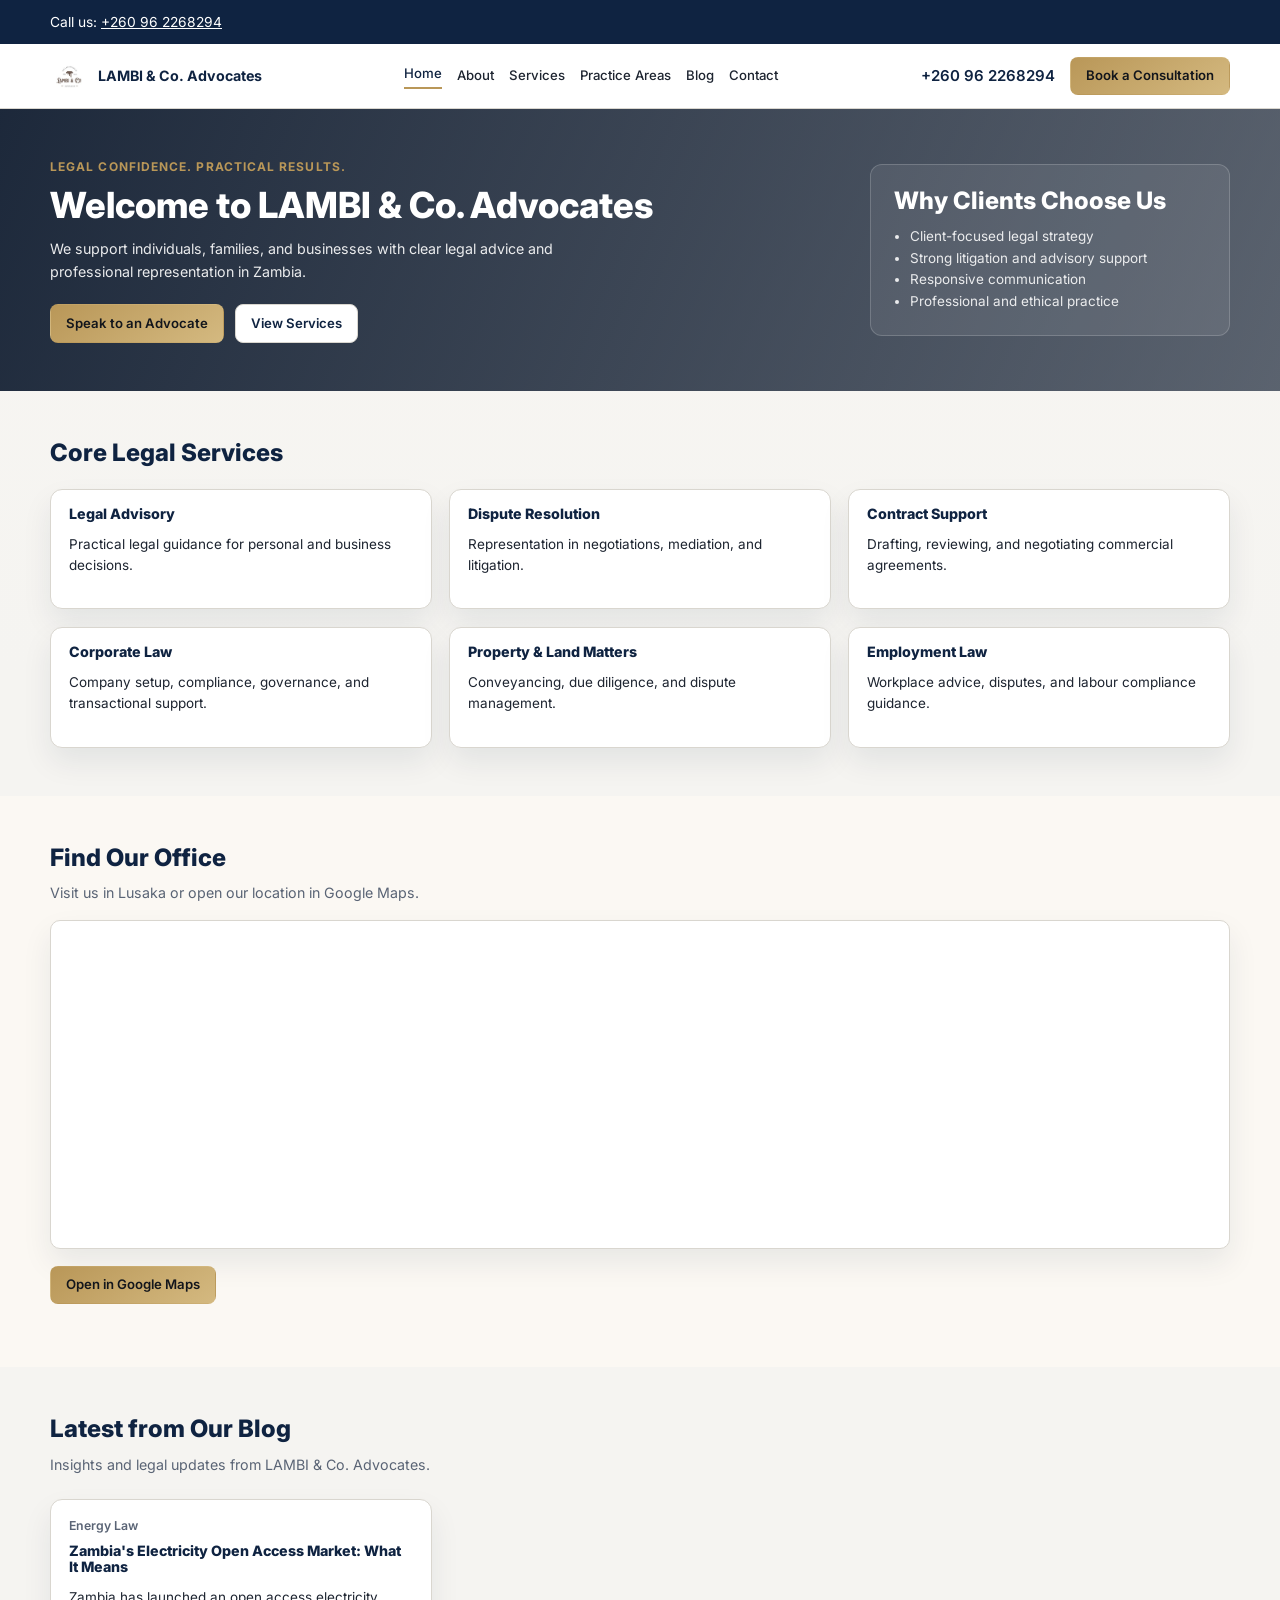
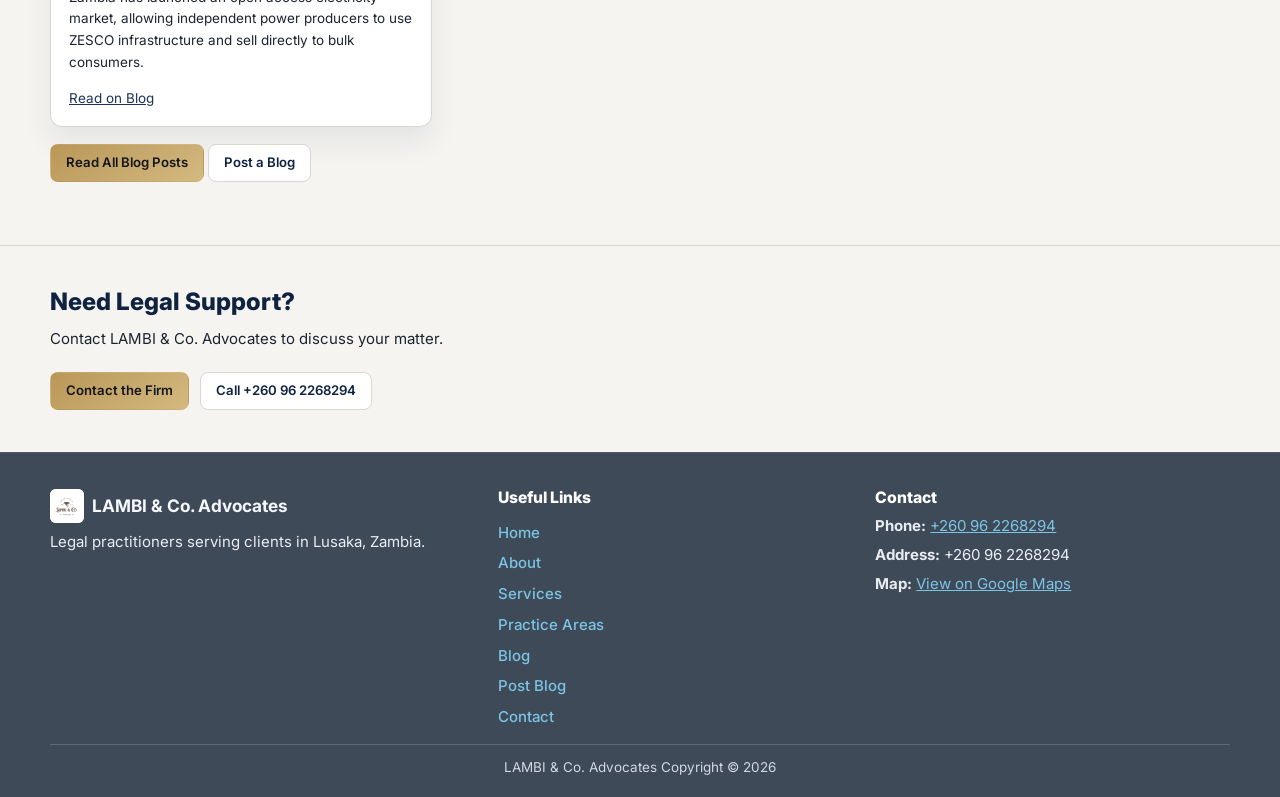
==== index.html @ b8048674 "Add blog publishing workflow and integrate firm logo. Made-with: Cursor" ====
<!doctype html>
<html lang="en">
<head>
  <meta charset="UTF-8">
  <meta name="viewport" content="width=device-width, initial-scale=1.0">
  <title>LAMBI &amp; Co. Advocates | Trusted Legal Services in Lusaka</title>
  <meta name="description" content="LAMBI & Co. Advocates provides legal advisory, dispute resolution, and representation services in Lusaka, Zambia.">
  <link rel="stylesheet" href="./styles.css">
</head>
<body>
  <a class="skip-link" href="#main-content">Skip to main content</a>

  <div class="top-contact-bar">
    <div class="container top-contact-inner">
      <p>Call us: <a href="tel:+260962268294">+260 96 2268294</a></p>
    </div>
  </div>

  <header class="site-header">
    <div class="container header-inner">
      <a href="./index.html" class="logo" aria-label="LAMBI and Co Advocates home">
        <img class="logo-mark" src="./assets/logo.png" alt="LAMBI and Co Advocates logo">
        <span>LAMBI &amp; Co. Advocates</span>
      </a>
      <button class="menu-toggle" aria-expanded="false" aria-controls="primary-nav">Menu</button>
      <nav class="primary-nav" id="primary-nav" aria-label="Primary">
        <a class="active" href="./index.html">Home</a>
        <a href="./about.html">About</a>
        <a href="./services.html">Services</a>
        <a href="./practice-areas.html">Practice Areas</a>
        <a href="./blog.html">Blog</a>
        <a href="./contact.html">Contact</a>
      </nav>
      <div class="header-actions">
        <a class="phone-link" href="tel:+260962268294">+260 96 2268294</a>
        <a class="btn btn-primary" href="./contact.html#contact-form-panel">Book a Consultation</a>
      </div>
    </div>
  </header>

  <main id="main-content">
    <section class="hero section">
      <div class="container hero-grid">
        <div>
          <p class="eyebrow">Legal Confidence. Practical Results.</p>
          <h1>Welcome to LAMBI &amp; Co. Advocates</h1>
          <p class="hero-support">We support individuals, families, and businesses with clear legal advice and professional representation in Zambia.</p>
          <div class="hero-cta-group">
            <a class="btn btn-primary" href="./contact.html#contact-form-panel">Speak to an Advocate</a>
            <a class="btn btn-secondary" href="./services.html">View Services</a>
          </div>
        </div>
        <aside class="hero-card">
          <h2>Why Clients Choose Us</h2>
          <ul class="feature-list">
            <li>Client-focused legal strategy</li>
            <li>Strong litigation and advisory support</li>
            <li>Responsive communication</li>
            <li>Professional and ethical practice</li>
          </ul>
        </aside>
      </div>
    </section>

    <section class="section">
      <div class="container">
        <h2>Core Legal Services</h2>
        <div class="card-grid">
          <article class="info-card">
            <h3>Legal Advisory</h3>
            <p>Practical legal guidance for personal and business decisions.</p>
          </article>
          <article class="info-card">
            <h3>Dispute Resolution</h3>
            <p>Representation in negotiations, mediation, and litigation.</p>
          </article>
          <article class="info-card">
            <h3>Contract Support</h3>
            <p>Drafting, reviewing, and negotiating commercial agreements.</p>
          </article>
          <article class="info-card">
            <h3>Corporate Law</h3>
            <p>Company setup, compliance, governance, and transactional support.</p>
          </article>
          <article class="info-card">
            <h3>Property &amp; Land Matters</h3>
            <p>Conveyancing, due diligence, and dispute management.</p>
          </article>
          <article class="info-card">
            <h3>Employment Law</h3>
            <p>Workplace advice, disputes, and labour compliance guidance.</p>
          </article>
        </div>
      </div>
    </section>

    <section class="section section-muted">
      <div class="container">
        <h2>Find Our Office</h2>
        <p class="hero-support">Visit us in Lusaka or open our location in Google Maps.</p>
        <div class="map-frame">
          <iframe
            title="LAMBI and Co Advocates location map"
            src="https://www.google.com/maps?q=-15.4180684,28.3033376&z=17&output=embed"
            loading="lazy"
            referrerpolicy="no-referrer-when-downgrade"
            allowfullscreen></iframe>
        </div>
        <p class="section-cta-inline">
          <a class="btn btn-primary" href="https://www.google.com/maps/place/LAMBI+%26+Co.+Advocates/@-15.4180684,28.3033376,17z/data=!3m1!4b1!4m6!3m5!1s0x19408dc8426f4c6d:0x7b65775eb49b976f!8m2!3d-15.4180684!4d28.3033376!16s%2Fg%2F11yhk8x7yf" target="_blank" rel="noopener noreferrer">Open in Google Maps</a>
        </p>
      </div>
    </section>

    <section class="section">
      <div class="container">
        <h2>Latest from Our Blog</h2>
        <p class="hero-support">Insights and legal updates from LAMBI &amp; Co. Advocates.</p>
        <div id="home-blog-preview" class="card-grid"></div>
        <p class="section-cta-inline">
          <a class="btn btn-primary" href="./blog.html">Read All Blog Posts</a>
          <a class="btn btn-secondary" href="./post-blog.html">Post a Blog</a>
        </p>
      </div>
    </section>

    <section class="section final-cta">
      <div class="container final-cta-inner">
        <h2>Need Legal Support?</h2>
        <p>Contact LAMBI &amp; Co. Advocates to discuss your matter.</p>
        <div class="hero-cta-group">
          <a class="btn btn-primary" href="./contact.html#contact-form-panel">Contact the Firm</a>
          <a class="btn btn-secondary" href="tel:+260962268294">Call +260 96 2268294</a>
        </div>
      </div>
    </section>
  </main>

  <footer class="site-footer">
    <div class="container footer-grid">
      <div class="footer-brand">
        <a href="./index.html" class="logo">
          <img class="logo-mark" src="./assets/logo.png" alt="LAMBI and Co Advocates logo">
          <span>LAMBI &amp; Co. Advocates</span>
        </a>
        <p>Legal practitioners serving clients in Lusaka, Zambia.</p>
      </div>
      <nav class="footer-links" aria-label="Useful links">
        <h3 class="footer-title">Useful Links</h3>
        <a href="./index.html">Home</a>
        <a href="./about.html">About</a>
        <a href="./services.html">Services</a>
        <a href="./practice-areas.html">Practice Areas</a>
        <a href="./blog.html">Blog</a>
        <a href="./post-blog.html">Post Blog</a>
        <a href="./contact.html">Contact</a>
      </nav>
      <div>
        <h3 class="footer-title">Contact</h3>
        <p class="footer-contact-item"><strong>Phone:</strong> <a href="tel:+260962268294">+260 96 2268294</a></p>
        <p class="footer-contact-item"><strong>Address:</strong> +260 96 2268294</p>
        <p class="footer-contact-item"><strong>Map:</strong> <a href="https://www.google.com/maps/place/LAMBI+%26+Co.+Advocates/@-15.4180684,28.3033376,17z/data=!3m1!4b1!4m6!3m5!1s0x19408dc8426f4c6d:0x7b65775eb49b976f!8m2!3d-15.4180684!4d28.3033376!16s%2Fg%2F11yhk8x7yf" target="_blank" rel="noopener noreferrer">View on Google Maps</a></p>
      </div>
    </div>
    <div class="container footer-bottom">
      <p class="disclaimer">LAMBI &amp; Co. Advocates Copyright &copy; 2026</p>
    </div>
  </footer>

  <script src="./blog.js"></script>
  <script src="./site.js"></script>
</body>
</html>
---- styles.css ----
@import url("https://fonts.googleapis.com/css2?family=Inter:wght@400;500;600;700;800&display=swap");

:root {
  --bg: #f5f4f1;
  --surface: #ffffff;
  --surface-muted: #fbf8f3;
  --text: #1d2430;
  --text-muted: #5a6475;
  --border: #d9d6cf;
  --brand: #0f2341;
  --brand-soft: #1d3459;
  --gold: #b99758;
  --gold-soft: #d4b980;
  --radius: 12px;
  --shadow: 0 14px 30px rgba(15, 35, 65, 0.08);
}

*,
*::before,
*::after {
  box-sizing: border-box;
}

html {
  scroll-behavior: smooth;
  font-size: 15px;
}

body {
  margin: 0;
  font-family: "Inter", "Segoe UI", Tahoma, Geneva, Verdana, sans-serif;
  color: var(--text);
  background: linear-gradient(180deg, #f8f6f2 0%, var(--bg) 28%);
  line-height: 1.6;
}

.container {
  width: min(1180px, 94%);
  margin-inline: auto;
}

.skip-link {
  position: absolute;
  left: -9999px;
  top: 0;
}

.skip-link:focus {
  left: 1rem;
  top: 1rem;
  background: #fff;
  color: var(--brand);
  border: 1px solid var(--brand);
  border-radius: 8px;
  padding: 0.55rem 0.8rem;
}

a {
  color: var(--brand-soft);
}

a:focus-visible,
button:focus-visible,
input:focus-visible,
textarea:focus-visible {
  outline: 2px solid var(--gold);
  outline-offset: 2px;
}

.top-contact-bar {
  background: var(--brand);
  color: #fff;
  font-size: 0.92rem;
}

.top-contact-inner {
  min-height: 44px;
  display: flex;
  align-items: center;
}

.top-contact-inner p {
  margin: 0;
}

.top-contact-inner a {
  color: #fff;
}

.site-header {
  position: sticky;
  top: 0;
  z-index: 10;
  background: rgba(255, 255, 255, 0.96);
  backdrop-filter: blur(8px);
  border-bottom: 1px solid var(--border);
}

.header-inner {
  display: flex;
  align-items: center;
  justify-content: space-between;
  gap: 1rem;
  min-height: 64px;
}

.logo {
  display: inline-flex;
  align-items: center;
  gap: 0.5rem;
  text-decoration: none;
  color: var(--brand);
  font-weight: 700;
  font-size: 0.95rem;
}

.logo-mark {
  width: 40px;
  height: 40px;
  object-fit: contain;
  border-radius: 6px;
  background: #fff;
  flex: 0 0 auto;
}

.primary-nav {
  display: none;
  gap: 1rem;
  font-size: 0.88rem;
}

.primary-nav a,
.footer-links a {
  text-decoration: none;
  color: var(--text);
  font-weight: 500;
}

.primary-nav a.active {
  color: var(--brand);
  border-bottom: 2px solid var(--gold);
  padding-bottom: 0.2rem;
}

.menu-toggle {
  border: 1px solid var(--border);
  background: #fff;
  color: var(--text);
  padding: 0.55rem 0.82rem;
  border-radius: 8px;
}

.header-actions {
  display: none;
  align-items: center;
  gap: 1rem;
}

.phone-link {
  color: var(--brand);
  text-decoration: none;
  font-weight: 600;
  white-space: nowrap;
}

.btn {
  display: inline-flex;
  justify-content: center;
  align-items: center;
  min-height: 38px;
  padding: 0.5rem 1rem;
  border-radius: 8px;
  text-decoration: none;
  font-weight: 600;
  font-size: 0.88rem;
  border: 1px solid transparent;
  cursor: pointer;
  transition: 180ms ease;
}

.btn-primary {
  background: linear-gradient(145deg, var(--gold), var(--gold-soft));
  color: #13161c;
}

.btn-secondary {
  background: #fff;
  color: var(--brand);
  border-color: var(--border);
}

.btn-primary:hover,
.btn-secondary:hover {
  transform: translateY(-1px);
}

.section {
  padding: 3.2rem 0;
}

.section-muted {
  background: var(--surface-muted);
}

h1,
h2,
h3 {
  margin: 0 0 0.75rem;
  line-height: 1.15;
  font-weight: 800;
  color: var(--brand);
}

h1 {
  font-size: clamp(1.7rem, 3.5vw, 2.4rem);
}

h2 {
  font-size: clamp(1.15rem, 2.2vw, 1.6rem);
}

h3 {
  font-size: 0.95rem;
}

p {
  margin: 0 0 1rem;
}

.eyebrow {
  color: var(--gold);
  text-transform: uppercase;
  letter-spacing: 0.09em;
  font-size: 0.8rem;
  font-weight: 700;
  margin-bottom: 0.6rem;
}

.hero {
  background: linear-gradient(112deg, rgba(10, 23, 43, 0.92), rgba(10, 23, 43, 0.66));
  color: #f8f6f2;
}

.hero h1,
.hero h2,
.hero h3 {
  color: #fff;
}

.hero-support {
  color: var(--text-muted);
  max-width: 60ch;
  font-size: 0.95rem;
}

.hero .hero-support {
  color: rgba(255, 255, 255, 0.9);
}

.hero-grid {
  display: grid;
  grid-template-columns: 1fr;
  gap: 1.4rem;
  align-items: center;
}

.hero-card,
.info-card,
.contact-panel {
  background: var(--surface);
  border: 1px solid var(--border);
  border-radius: var(--radius);
  box-shadow: var(--shadow);
}

.hero-card {
  padding: 1.5rem;
  background: rgba(255, 255, 255, 0.08);
  border-color: rgba(255, 255, 255, 0.18);
  box-shadow: none;
}

.hero-card h2 {
  color: #fff;
}

.feature-list {
  margin: 0.5rem 0 0;
  padding-left: 1.1rem;
  color: rgba(255, 255, 255, 0.88);
  font-size: 0.9rem;
}

.hero-cta-group {
  display: flex;
  flex-wrap: wrap;
  gap: 0.75rem;
  margin-top: 1.4rem;
}

.card-grid {
  margin-top: 1.5rem;
  display: grid;
  grid-template-columns: 1fr;
  gap: 1.15rem;
}

.info-card {
  padding: 1.1rem 1.2rem;
  font-size: 0.9rem;
}

.blog-toolbar {
  display: flex;
  flex-wrap: wrap;
  gap: 0.75rem;
  margin-bottom: 1rem;
}

.blog-grid {
  display: grid;
  grid-template-columns: 1fr;
  gap: 1rem;
}

.blog-card {
  background: #fff;
  border: 1px solid var(--border);
  border-radius: var(--radius);
  box-shadow: var(--shadow);
  overflow: hidden;
}

.blog-card-content {
  padding: 1rem 1.1rem;
}

.blog-meta {
  font-size: 0.82rem;
  color: var(--text-muted);
  font-weight: 600;
  margin-bottom: 0.45rem;
}

.blog-card-image {
  width: 100%;
  max-height: 320px;
  object-fit: cover;
}

.blog-details summary {
  cursor: pointer;
  color: var(--brand-soft);
  font-weight: 600;
  margin-bottom: 0.6rem;
}

.form-status {
  margin-top: 0.6rem;
  font-size: 0.9rem;
  color: var(--brand-soft);
  font-weight: 600;
}

.page-hero {
  padding-top: 2.4rem;
  padding-bottom: 2rem;
  background: linear-gradient(180deg, #fbf8f3 0%, #f5f4f1 100%);
}

.steps-list {
  margin: 1rem 0 0;
  padding-left: 1.2rem;
  max-width: 70ch;
}

.steps-list li {
  margin-bottom: 0.7rem;
}

.contact-grid {
  display: grid;
  grid-template-columns: 1fr;
  gap: 1.4rem;
}

.contact-panel {
  padding: 1.45rem;
}

.contact-form {
  display: grid;
  gap: 0.62rem;
}

.contact-form label {
  font-weight: 600;
}

.contact-form input,
.contact-form textarea {
  width: 100%;
  border: 1px solid var(--border);
  border-radius: 10px;
  padding: 0.7rem 0.75rem;
  font: inherit;
}

.map-frame {
  margin-top: 1rem;
  border: 1px solid var(--border);
  border-radius: 10px;
  overflow: hidden;
  box-shadow: var(--shadow);
  background: #fff;
}

.map-frame iframe {
  width: 100%;
  min-height: 320px;
  border: 0;
}

.section-cta-inline {
  margin-top: 1.1rem;
}

.final-cta {
  border-top: 1px solid var(--border);
  padding-top: 2.8rem;
  padding-bottom: 2.8rem;
}

.site-footer {
  border-top: 1px solid #4e5b6b;
  background: #3f4a58;
  color: #e8edf3;
  padding: 2.4rem 0 1.2rem;
}

.footer-grid {
  display: grid;
  gap: 1.5rem;
  grid-template-columns: 1fr;
}

.footer-links {
  display: flex;
  flex-direction: column;
  gap: 0.45rem;
}

.site-footer .logo {
  color: #f5f8fc;
  font-size: 1.15rem;
}

.site-footer .logo-mark {
  width: 34px;
  height: 34px;
}

.footer-title {
  color: #fff;
  margin-bottom: 0.45rem;
  font-size: 1.05rem;
}

.footer-contact-item {
  margin-bottom: 0.35rem;
}

.site-footer a {
  color: #7bc4e4;
}

.footer-bottom {
  border-top: 1px solid #5b6979;
  margin-top: 1rem;
  padding-top: 0.8rem;
  text-align: center;
}

.disclaimer {
  margin: 0;
  color: #d0d8e2;
  font-size: 0.9rem;
}

.primary-nav.nav-open {
  display: flex;
  flex-direction: column;
  position: absolute;
  left: 3%;
  right: 3%;
  top: 84px;
  background: #fff;
  border: 1px solid var(--border);
  border-radius: var(--radius);
  padding: 0.85rem;
  box-shadow: var(--shadow);
}

@media (min-width: 760px) {
  .menu-toggle {
    display: none;
  }

  .primary-nav {
    display: flex;
    align-items: center;
  }

  .header-actions {
    display: flex;
  }

  .hero-grid {
    grid-template-columns: 1fr 360px;
    gap: 2.4rem;
  }

  .card-grid {
    grid-template-columns: repeat(2, minmax(0, 1fr));
  }

  .contact-grid {
    grid-template-columns: 1fr 1.05fr;
  }

  .blog-grid {
    grid-template-columns: repeat(2, minmax(0, 1fr));
  }

  .footer-grid {
    grid-template-columns: 1.2fr 1fr 1fr;
  }
}

@media (min-width: 1024px) {
  .card-grid {
    grid-template-columns: repeat(3, minmax(0, 1fr));
  }

  .blog-grid {
    grid-template-columns: repeat(3, minmax(0, 1fr));
  }
}
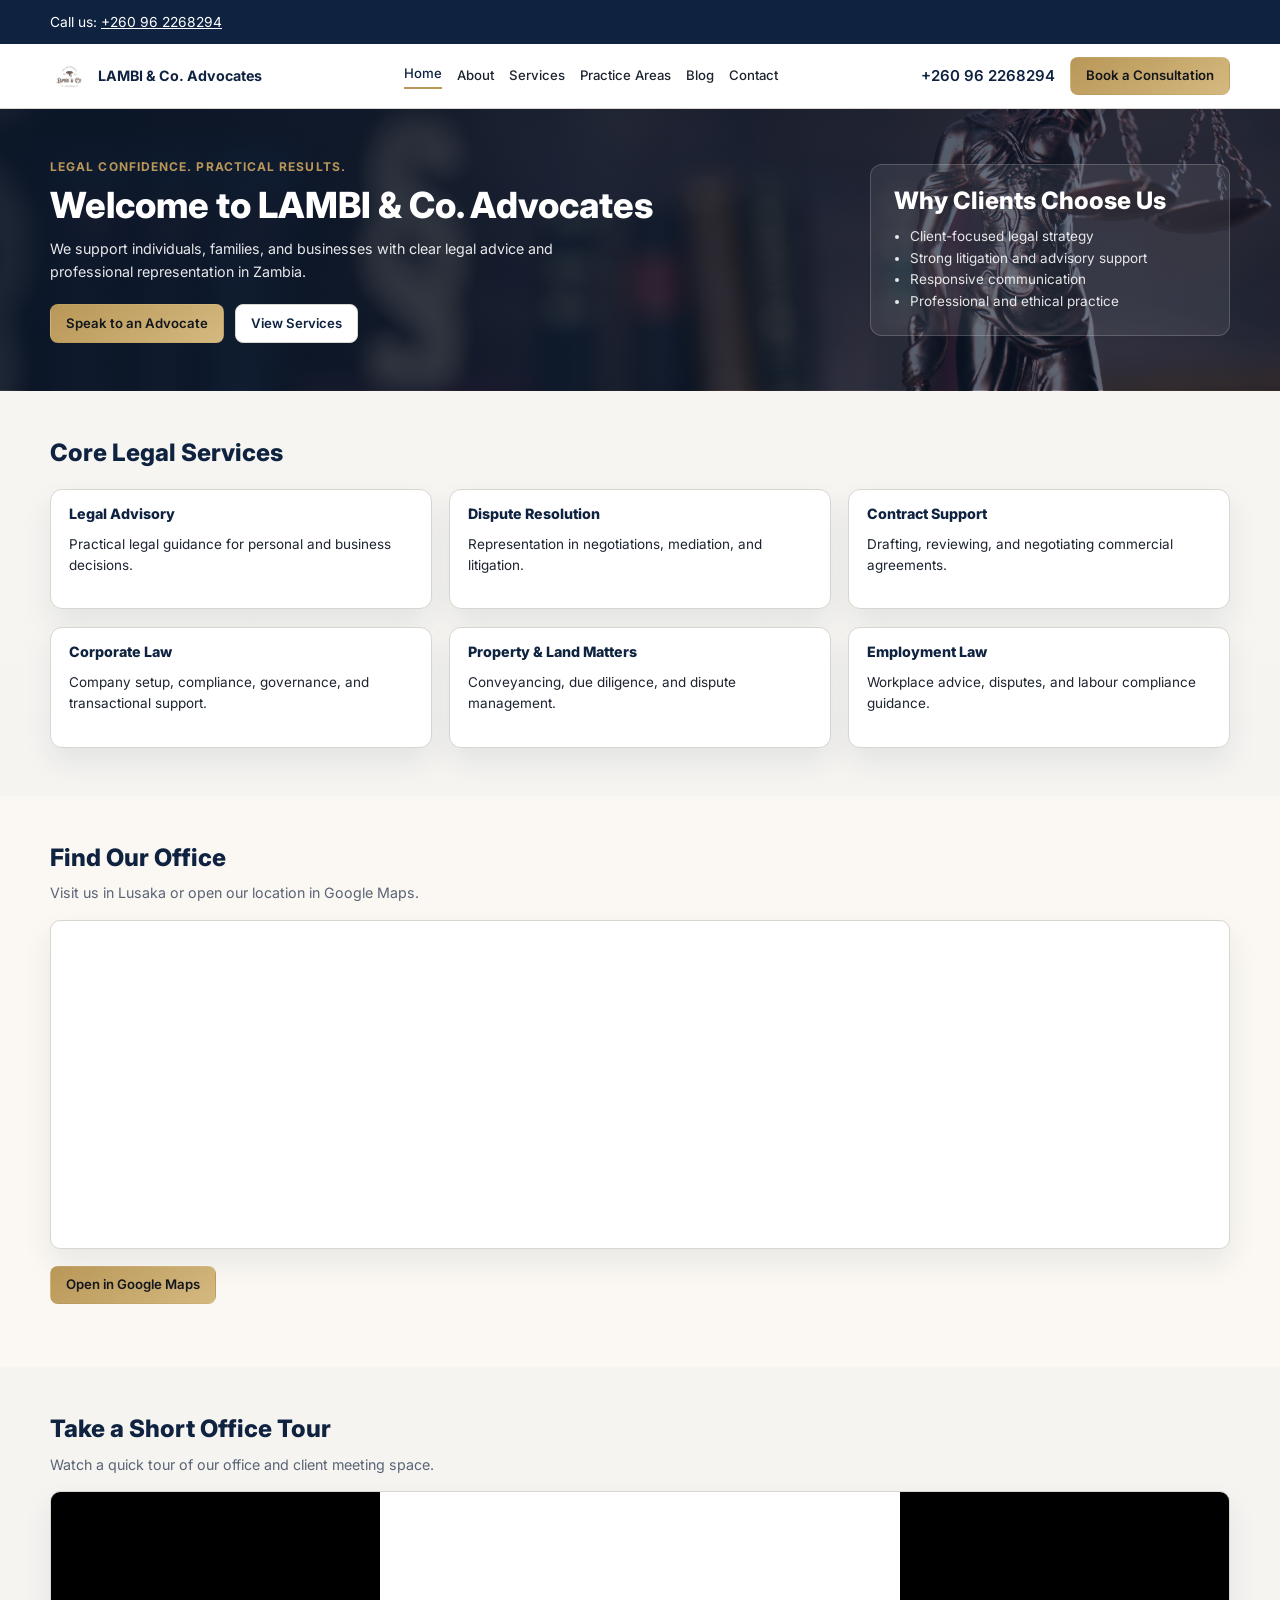
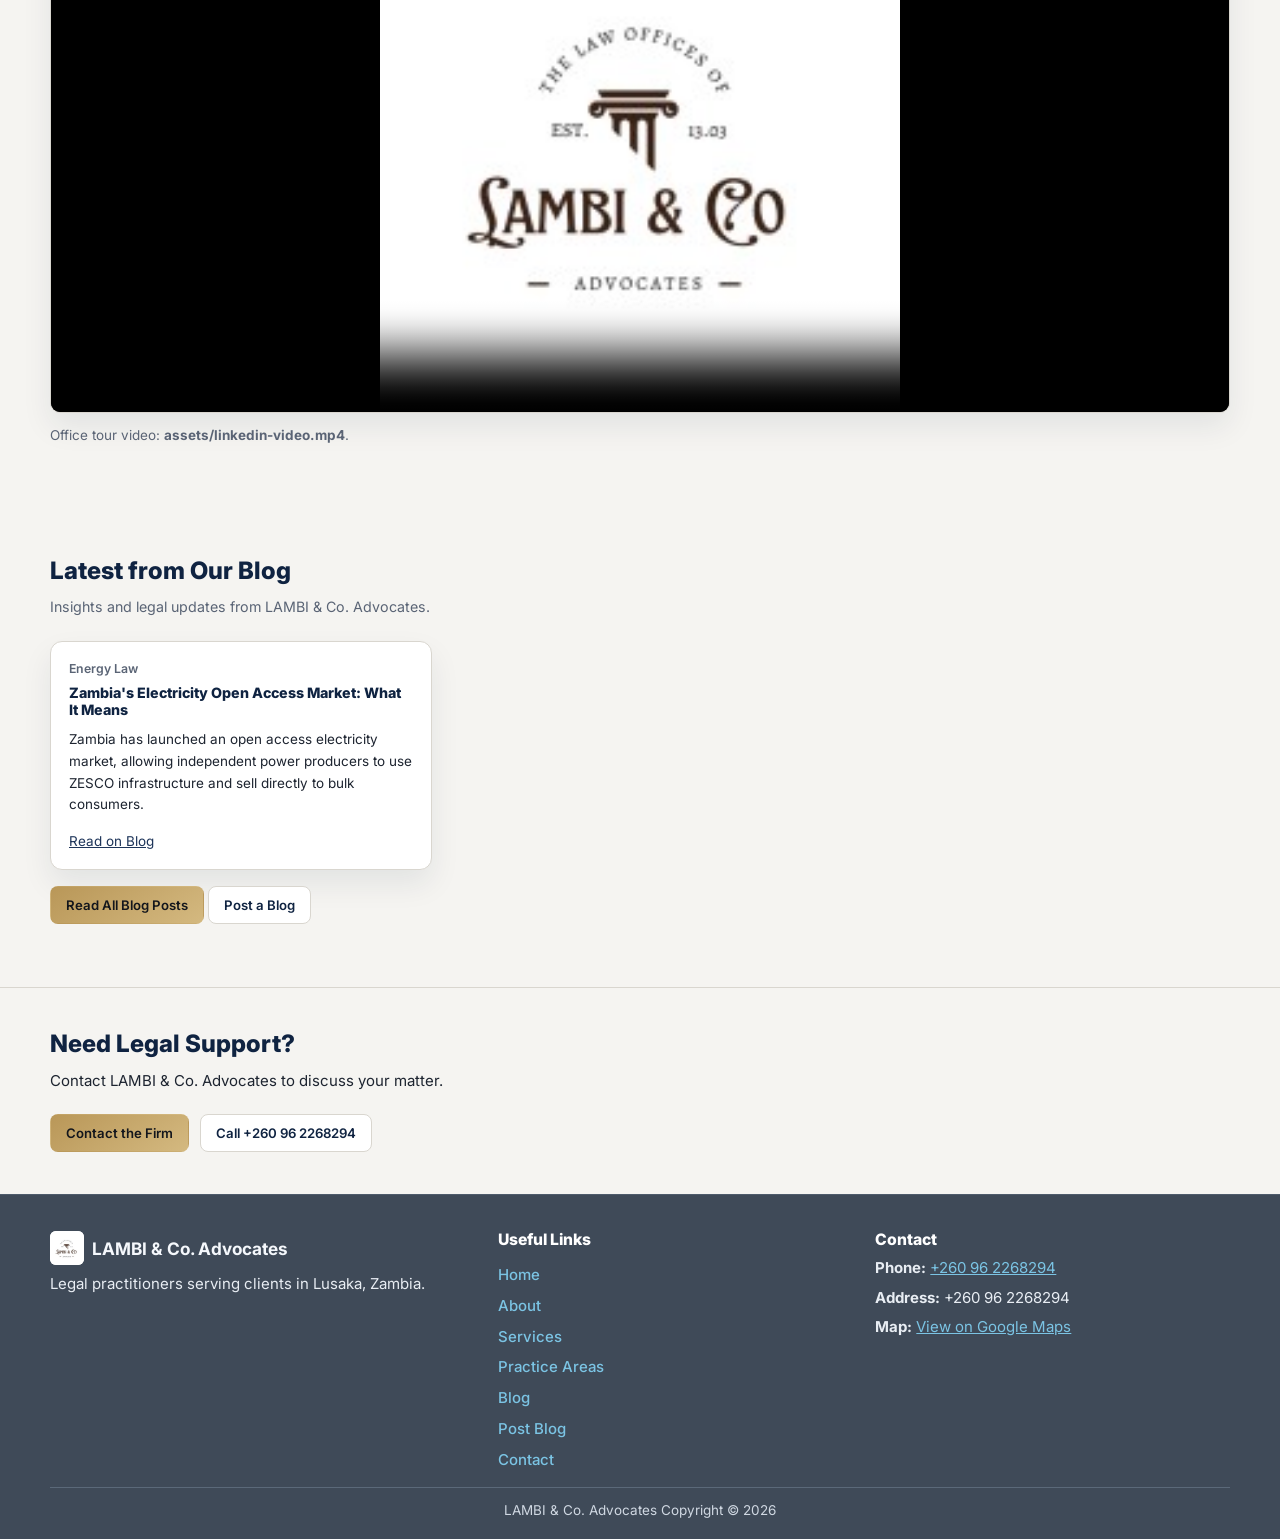
==== commit 180d2a8e: "Add office tour video and hero background media. Made-with: Cursor" ====
--- a/index.html
+++ b/index.html
@@ -112,6 +112,20 @@
       </div>
     </section>
 
+    <section class="section" id="office-tour">
+      <div class="container">
+        <h2>Take a Short Office Tour</h2>
+        <p class="hero-support">Watch a quick tour of our office and client meeting space.</p>
+        <div class="video-panel">
+          <video class="office-tour-video" controls preload="metadata" poster="./assets/logo.png">
+            <source src="./assets/linkedin-video.mp4" type="video/mp4">
+            Your browser does not support HTML5 video playback.
+          </video>
+        </div>
+        <p class="video-note">Office tour video: <strong>assets/linkedin-video.mp4</strong>.</p>
+      </div>
+    </section>
+
     <section class="section">
       <div class="container">
         <h2>Latest from Our Blog</h2>
--- a/styles.css
+++ b/styles.css
@@ -237,7 +237,12 @@
 }
 
 .hero {
-  background: linear-gradient(112deg, rgba(10, 23, 43, 0.92), rgba(10, 23, 43, 0.66));
+  background-image:
+    linear-gradient(112deg, rgba(10, 23, 43, 0.88), rgba(10, 23, 43, 0.62)),
+    url("./assets/Background.jpg");
+  background-size: cover;
+  background-position: center;
+  background-repeat: no-repeat;
   color: #f8f6f2;
 }
 
@@ -419,6 +424,28 @@
   width: 100%;
   min-height: 320px;
   border: 0;
+}
+
+.video-panel {
+  margin-top: 1rem;
+  background: #fff;
+  border: 1px solid var(--border);
+  border-radius: 10px;
+  box-shadow: var(--shadow);
+  overflow: hidden;
+}
+
+.office-tour-video {
+  width: 100%;
+  max-height: 520px;
+  display: block;
+  background: #000;
+}
+
+.video-note {
+  margin-top: 0.75rem;
+  font-size: 0.9rem;
+  color: var(--text-muted);
 }
 
 .section-cta-inline {
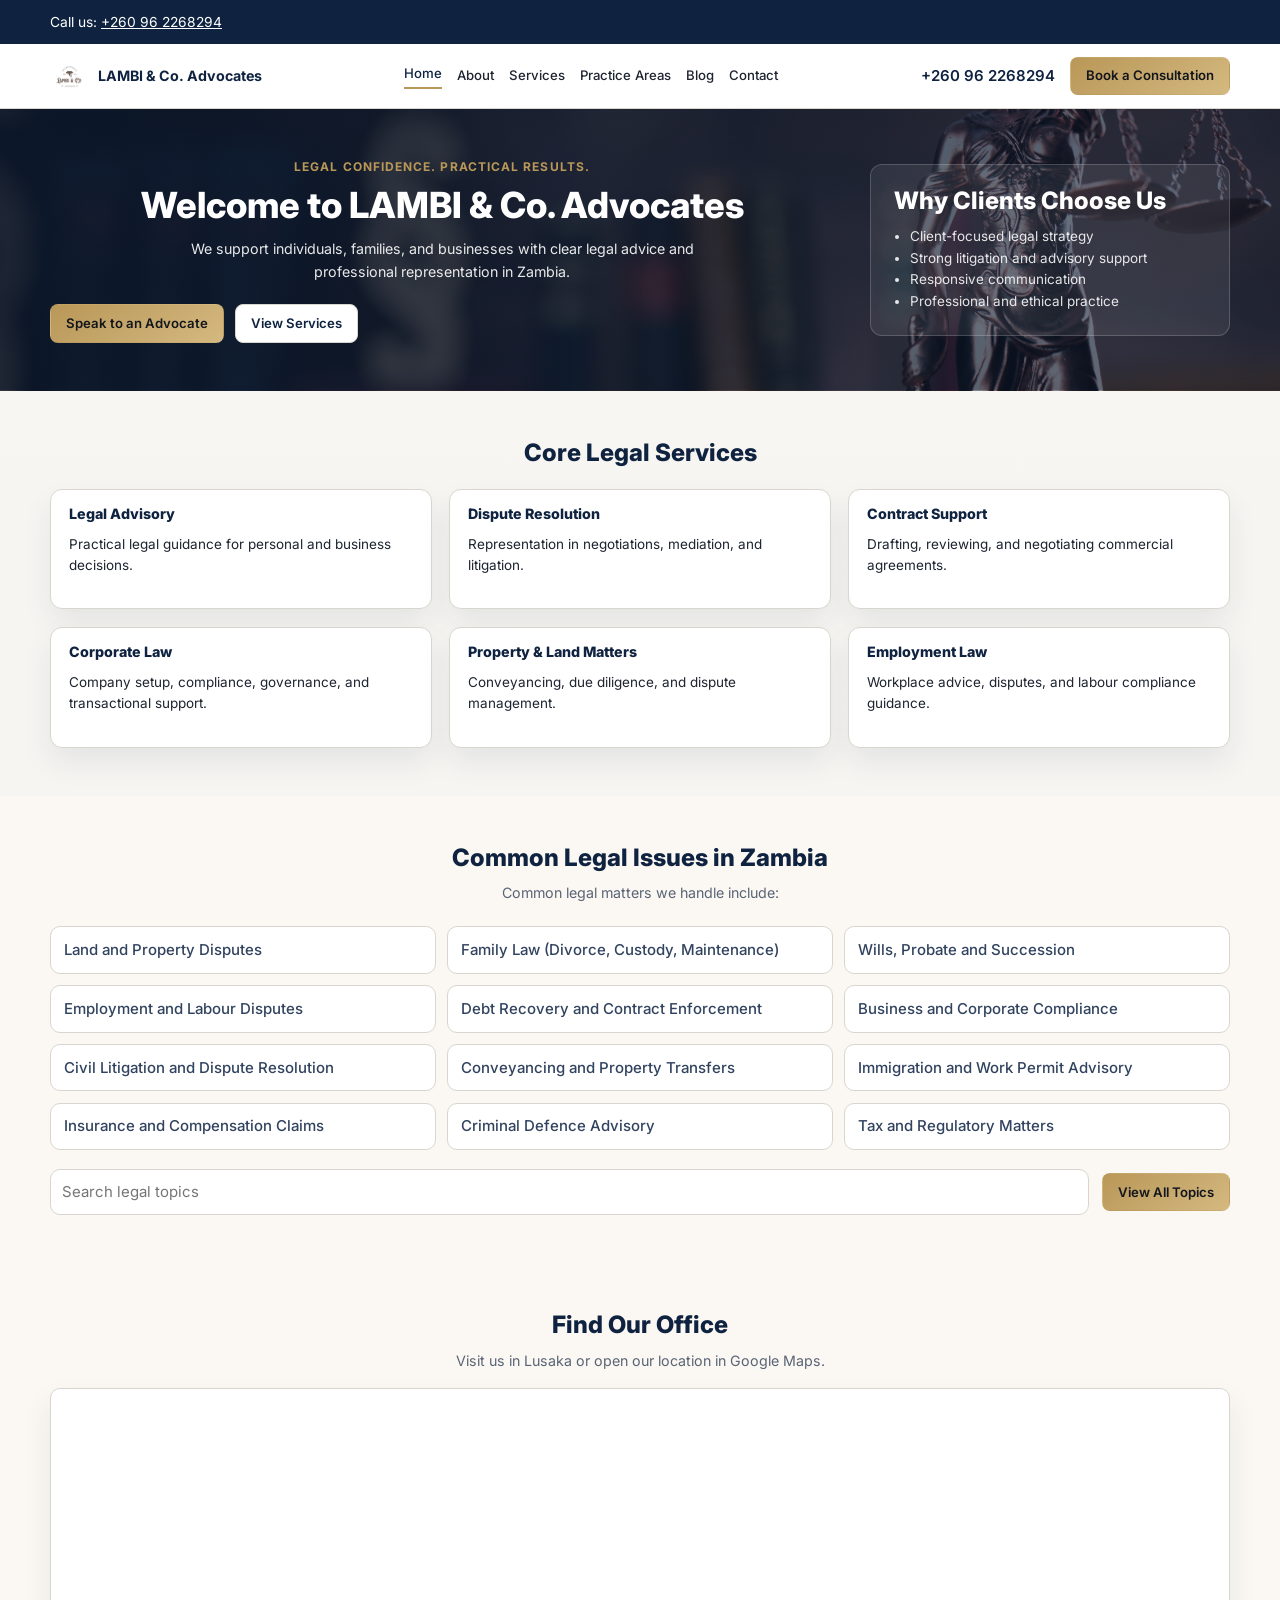
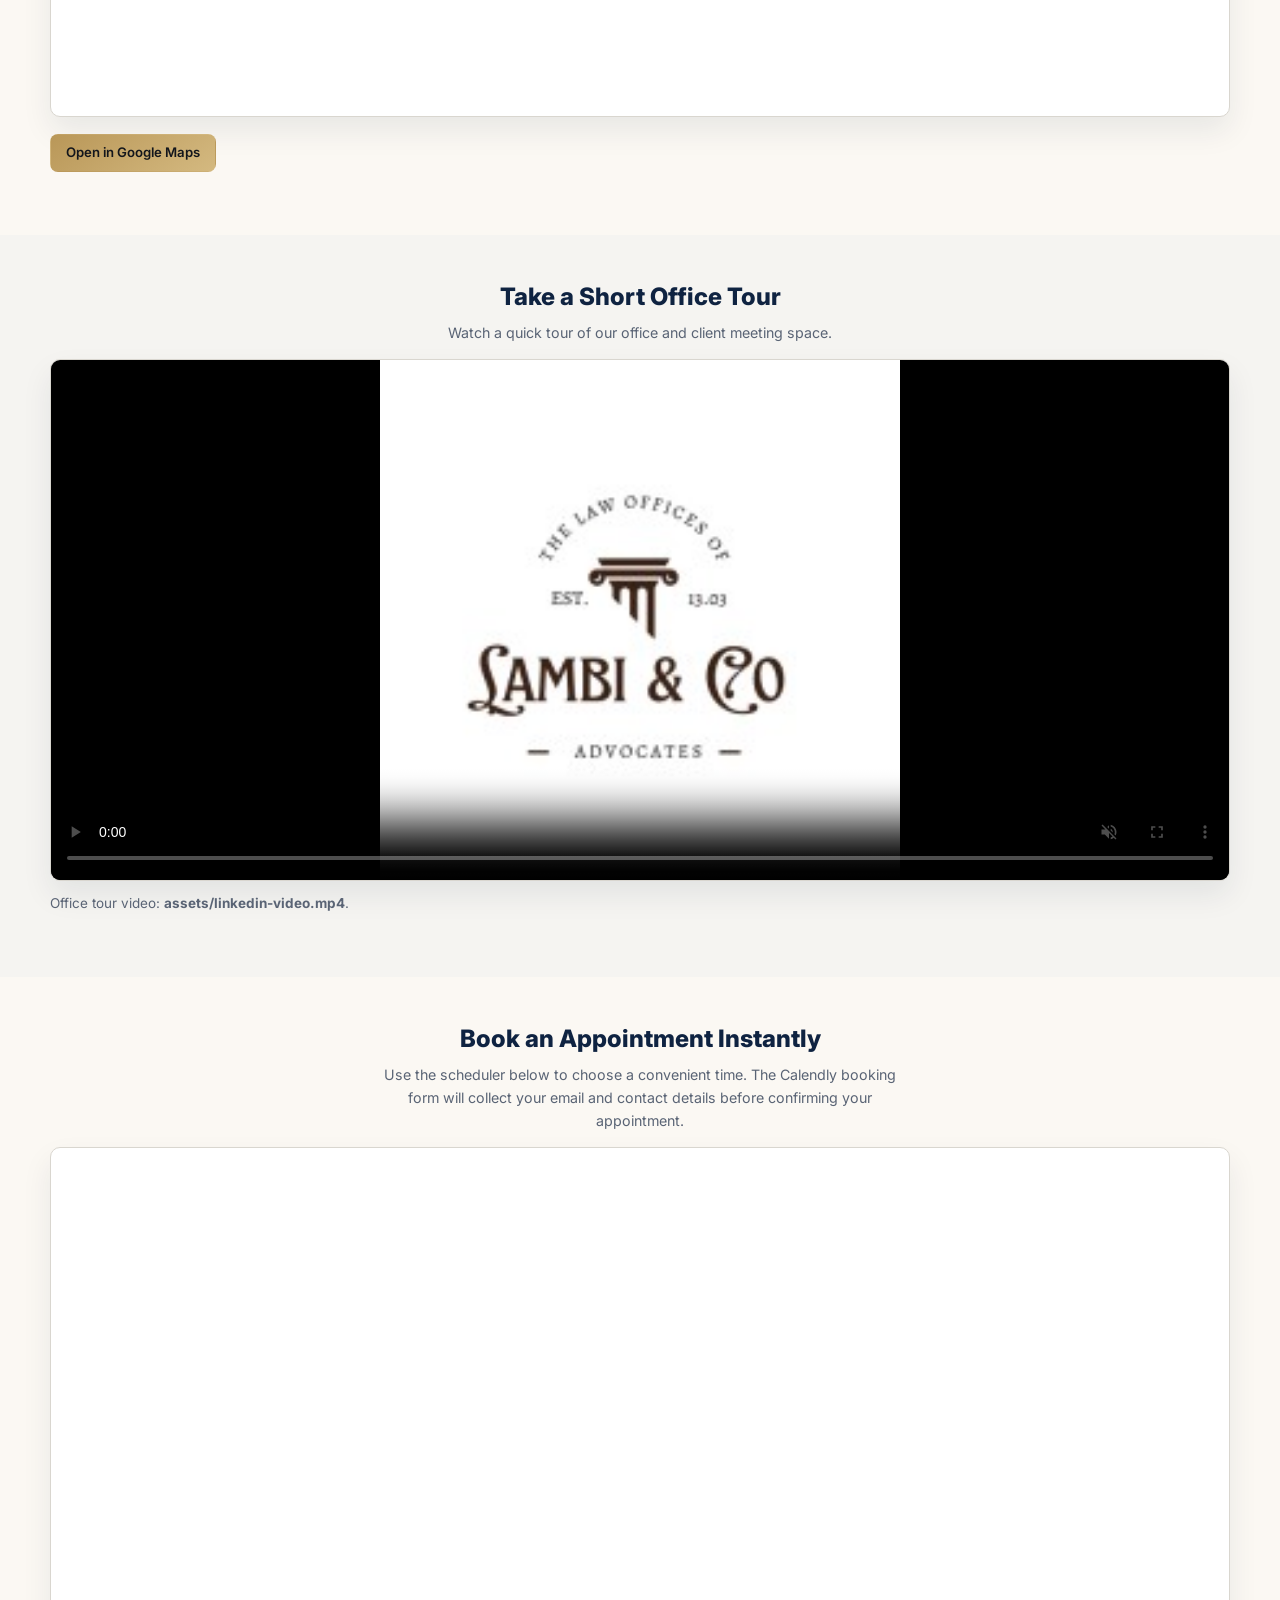
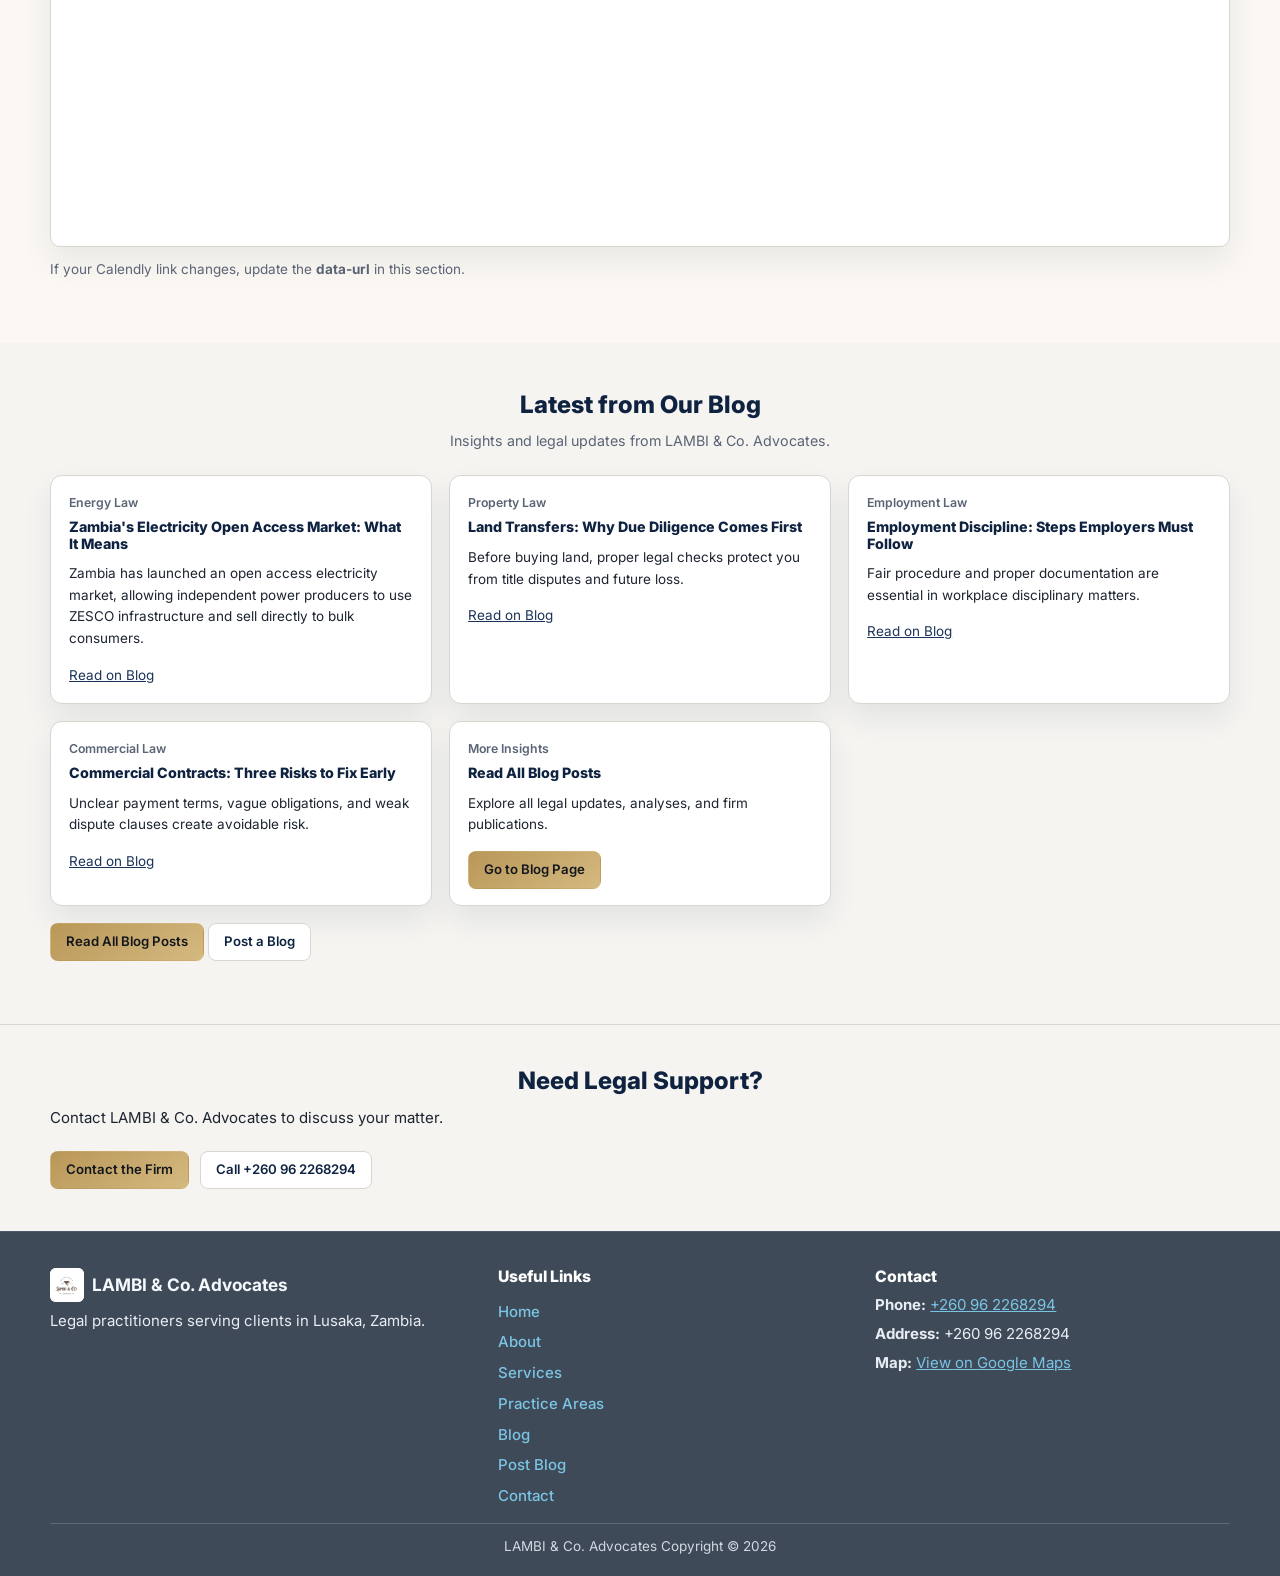
==== commit 0e27683f: "Add muted video playback, legal-issues section, and Calendly booking embed. Made-with: Cursor" ====
--- a/index.html
+++ b/index.html
@@ -41,7 +41,7 @@
   <main id="main-content">
     <section class="hero section">
       <div class="container hero-grid">
-        <div>
+        <div class="hero-copy">
           <p class="eyebrow">Legal Confidence. Practical Results.</p>
           <h1>Welcome to LAMBI &amp; Co. Advocates</h1>
           <p class="hero-support">We support individuals, families, and businesses with clear legal advice and professional representation in Zambia.</p>
@@ -94,6 +94,36 @@
       </div>
     </section>
 
+    <section class="section section-muted" id="common-legal-issues">
+      <div class="container">
+        <h2>Common Legal Issues in Zambia</h2>
+        <p class="hero-support">Common legal matters we handle include:</p>
+        <ul class="issues-grid" id="issues-list">
+          <li class="issue-item">Land and Property Disputes</li>
+          <li class="issue-item">Family Law (Divorce, Custody, Maintenance)</li>
+          <li class="issue-item">Wills, Probate and Succession</li>
+          <li class="issue-item">Employment and Labour Disputes</li>
+          <li class="issue-item">Debt Recovery and Contract Enforcement</li>
+          <li class="issue-item">Business and Corporate Compliance</li>
+          <li class="issue-item">Civil Litigation and Dispute Resolution</li>
+          <li class="issue-item">Conveyancing and Property Transfers</li>
+          <li class="issue-item">Immigration and Work Permit Advisory</li>
+          <li class="issue-item">Insurance and Compensation Claims</li>
+          <li class="issue-item">Criminal Defence Advisory</li>
+          <li class="issue-item">Tax and Regulatory Matters</li>
+        </ul>
+        <div class="issues-actions">
+          <input
+            class="issues-search"
+            id="issues-search"
+            type="search"
+            placeholder="Search legal topics"
+            aria-label="Search legal topics">
+          <a class="btn btn-primary" href="./practice-areas.html">View All Topics</a>
+        </div>
+      </div>
+    </section>
+
     <section class="section section-muted">
       <div class="container">
         <h2>Find Our Office</h2>
@@ -117,12 +147,24 @@
         <h2>Take a Short Office Tour</h2>
         <p class="hero-support">Watch a quick tour of our office and client meeting space.</p>
         <div class="video-panel">
-          <video class="office-tour-video" controls preload="metadata" poster="./assets/logo.png">
+          <video class="office-tour-video" controls muted playsinline preload="metadata" poster="./assets/logo.png">
             <source src="./assets/linkedin-video.mp4" type="video/mp4">
             Your browser does not support HTML5 video playback.
           </video>
         </div>
         <p class="video-note">Office tour video: <strong>assets/linkedin-video.mp4</strong>.</p>
+      </div>
+    </section>
+
+    <section class="section section-muted" id="book-appointment">
+      <div class="container">
+        <h2>Book an Appointment Instantly</h2>
+        <p class="hero-support">Use the scheduler below to choose a convenient time. The Calendly booking form will collect your email and contact details before confirming your appointment.</p>
+        <div
+          class="calendly-inline-widget"
+          data-url="https://calendly.com/lambi-co-advocates/consultation?hide_gdpr_banner=1"
+          style="min-width:320px;height:700px;"></div>
+        <p class="video-note">If your Calendly link changes, update the <strong>data-url</strong> in this section.</p>
       </div>
     </section>
 
@@ -182,6 +224,7 @@
   </footer>
 
   <script src="./blog.js"></script>
+  <script src="https://assets.calendly.com/assets/external/widget.js" async></script>
   <script src="./site.js"></script>
 </body>
 </html>
--- a/styles.css
+++ b/styles.css
@@ -211,6 +211,29 @@
   color: var(--brand);
 }
 
+main h1,
+main h2 {
+  text-align: center;
+}
+
+main .hero-copy h1,
+main .hero-copy .eyebrow,
+main .hero-copy .hero-support,
+main .page-hero .eyebrow,
+main .page-hero .hero-support,
+main .section > .container > .hero-support {
+  text-align: center;
+  margin-inline: auto;
+}
+
+main .hero-card h2,
+main .info-card h2,
+main .info-card h3,
+main .contact-panel h2,
+main .blog-card h2 {
+  text-align: left;
+}
+
 h1 {
   font-size: clamp(1.7rem, 3.5vw, 2.4rem);
 }
@@ -315,6 +338,40 @@
   font-size: 0.9rem;
 }
 
+.issues-grid {
+  margin-top: 1.4rem;
+  display: grid;
+  grid-template-columns: 1fr;
+  gap: 0.75rem;
+  padding: 0;
+}
+
+.issue-item {
+  list-style: none;
+  background: #fff;
+  border: 1px solid var(--border);
+  border-radius: 10px;
+  padding: 0.72rem 0.84rem;
+  font-weight: 500;
+  color: #31435f;
+}
+
+.issues-actions {
+  display: grid;
+  grid-template-columns: 1fr;
+  gap: 0.9rem;
+  margin-top: 1.25rem;
+}
+
+.issues-search {
+  width: 100%;
+  border: 1px solid var(--border);
+  border-radius: 10px;
+  padding: 0.68rem 0.75rem;
+  font: inherit;
+  background: #fff;
+}
+
 .blog-toolbar {
   display: flex;
   flex-wrap: wrap;
@@ -446,6 +503,15 @@
   margin-top: 0.75rem;
   font-size: 0.9rem;
   color: var(--text-muted);
+}
+
+.calendly-inline-widget {
+  margin-top: 1rem;
+  border: 1px solid var(--border);
+  border-radius: 10px;
+  box-shadow: var(--shadow);
+  background: #fff;
+  overflow: hidden;
 }
 
 .section-cta-inline {
@@ -555,6 +621,15 @@
     grid-template-columns: 1fr 1.05fr;
   }
 
+  .issues-grid {
+    grid-template-columns: repeat(2, minmax(0, 1fr));
+  }
+
+  .issues-actions {
+    grid-template-columns: 1fr auto;
+    align-items: center;
+  }
+
   .blog-grid {
     grid-template-columns: repeat(2, minmax(0, 1fr));
   }
@@ -569,6 +644,10 @@
     grid-template-columns: repeat(3, minmax(0, 1fr));
   }
 
+  .issues-grid {
+    grid-template-columns: repeat(3, minmax(0, 1fr));
+  }
+
   .blog-grid {
     grid-template-columns: repeat(3, minmax(0, 1fr));
   }
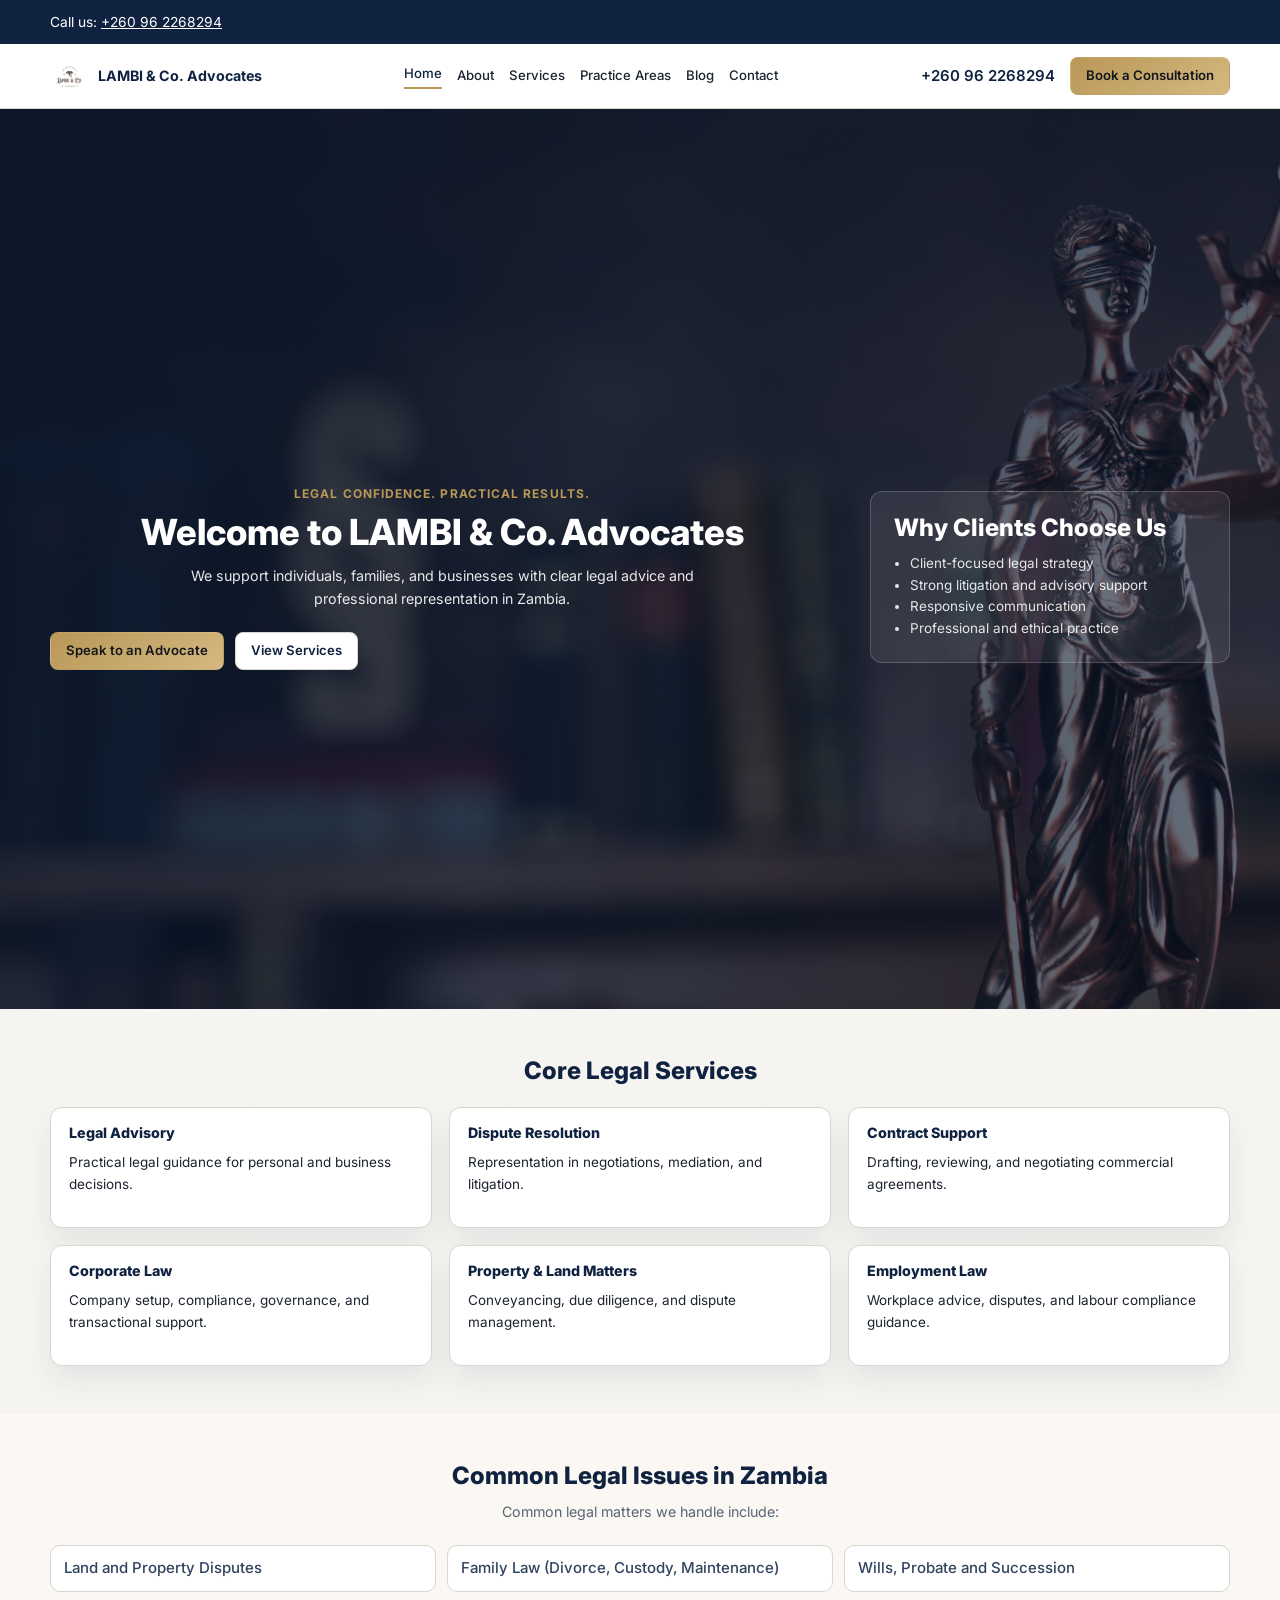
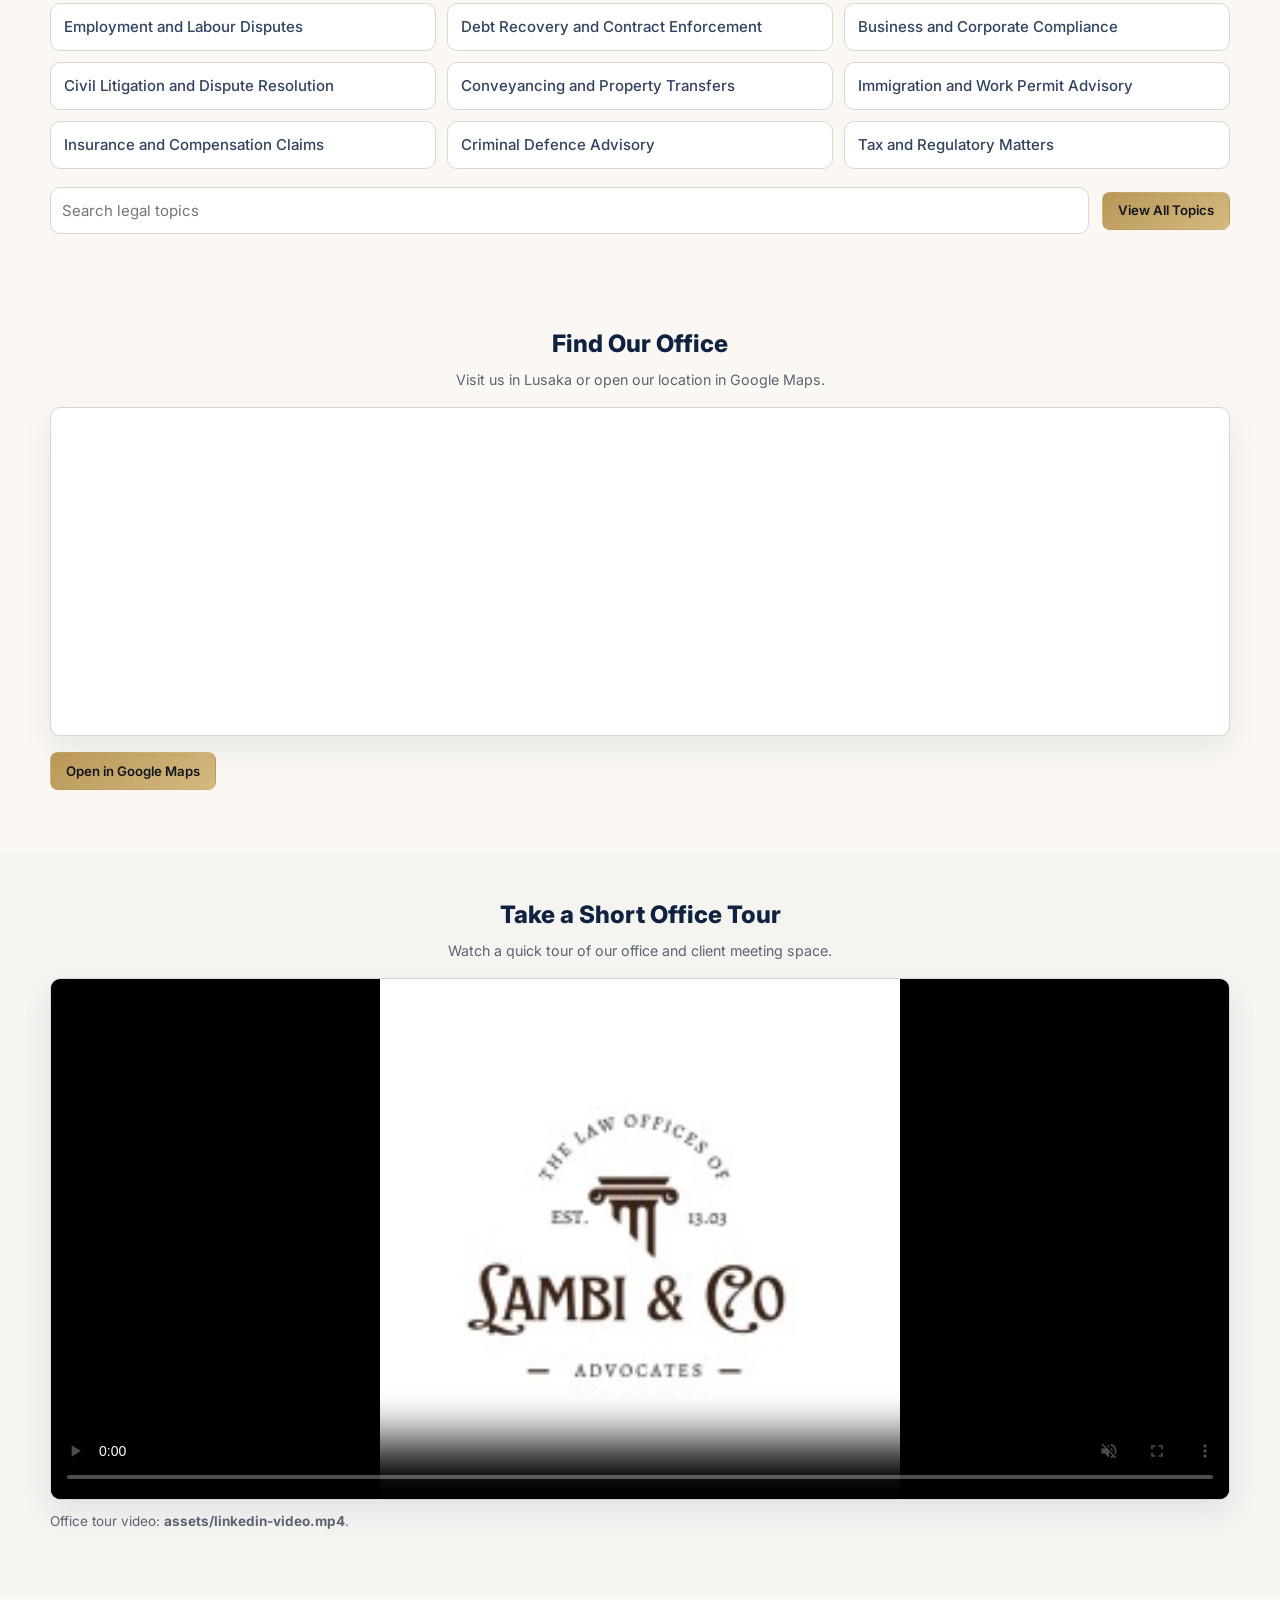
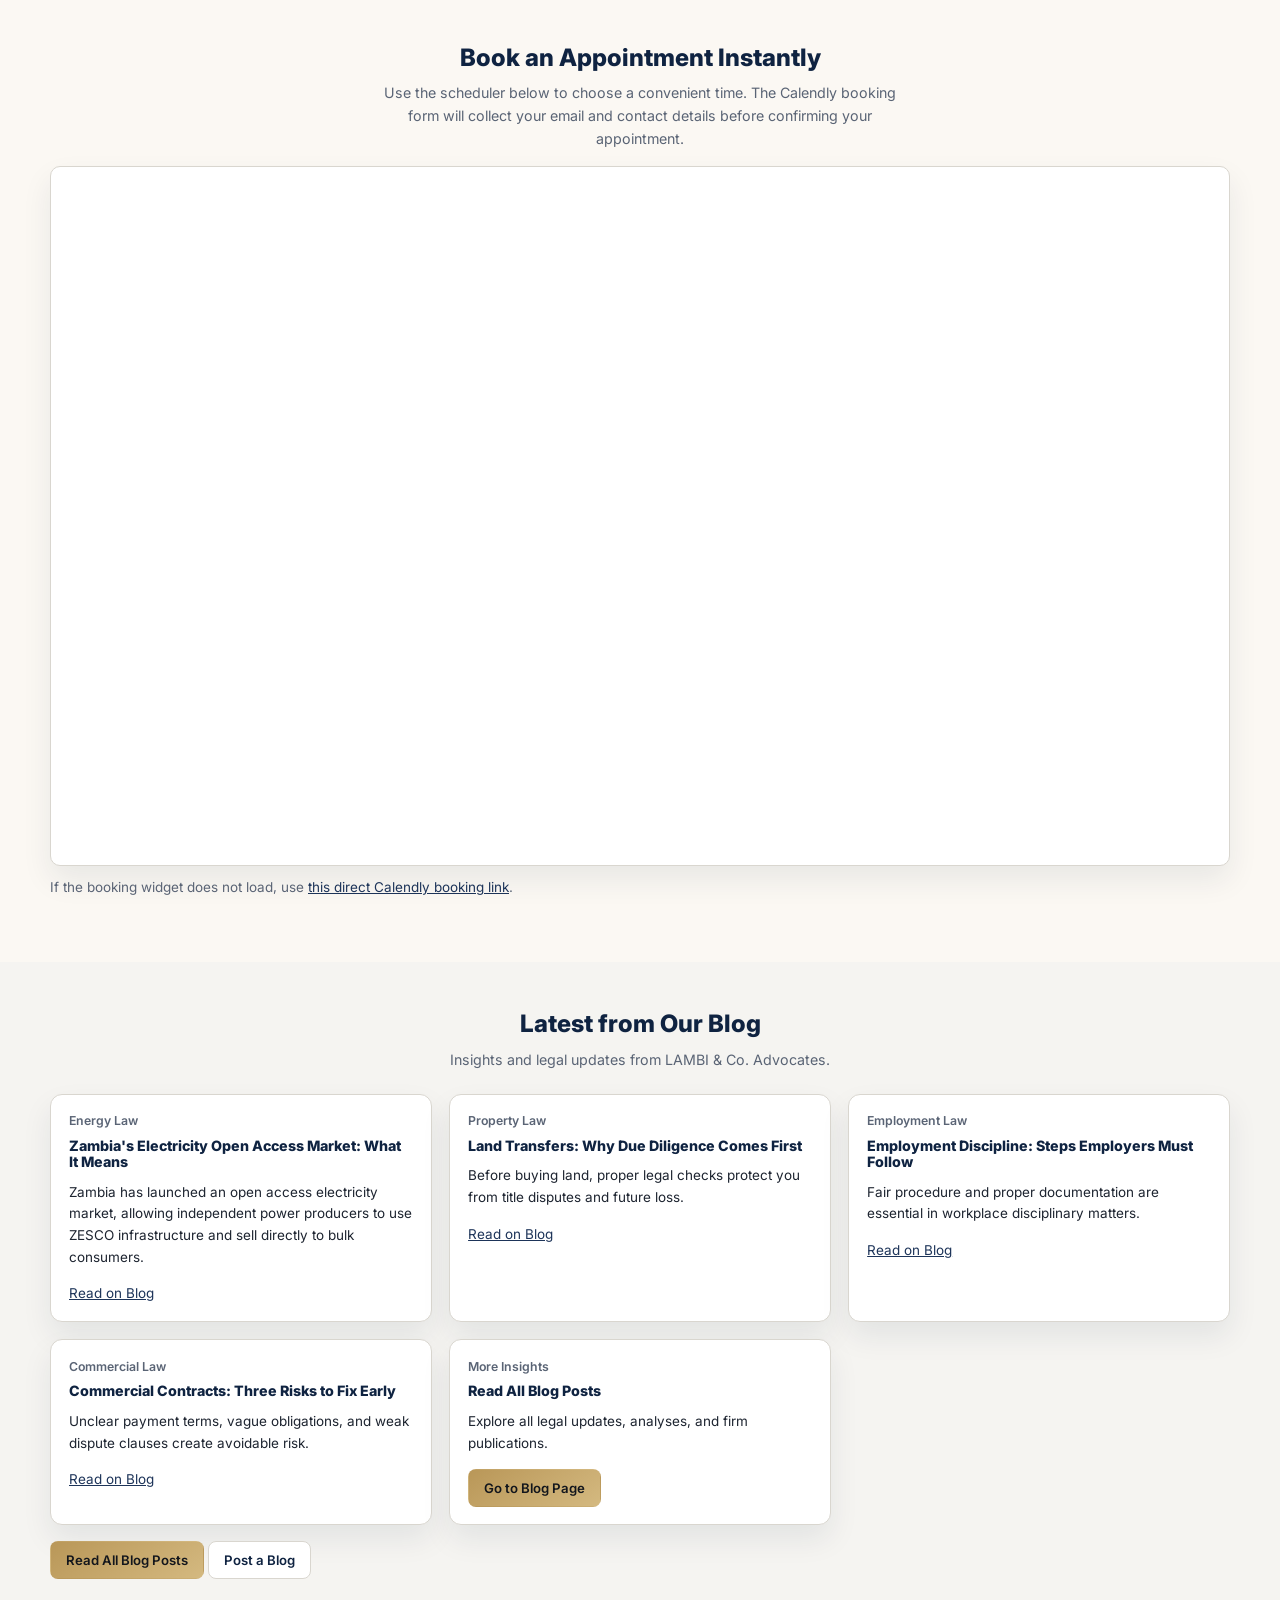
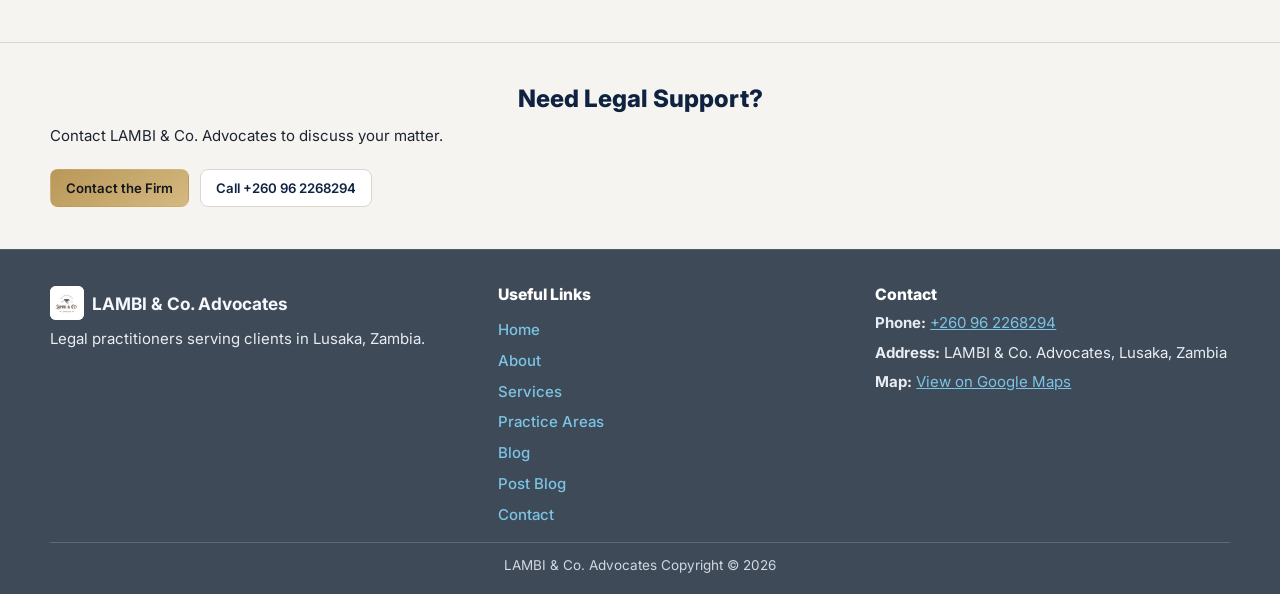
==== commit d1312a1a: "Update booking/contact consistency and add enquiry handling. Made-with: Cursor" ====
--- a/index.html
+++ b/index.html
@@ -5,6 +5,7 @@
   <meta name="viewport" content="width=device-width, initial-scale=1.0">
   <title>LAMBI &amp; Co. Advocates | Trusted Legal Services in Lusaka</title>
   <meta name="description" content="LAMBI & Co. Advocates provides legal advisory, dispute resolution, and representation services in Lusaka, Zambia.">
+  <link rel="icon" type="image/png" href="./assets/logo.png">
   <link rel="stylesheet" href="./styles.css">
 </head>
 <body>
@@ -162,9 +163,9 @@
         <p class="hero-support">Use the scheduler below to choose a convenient time. The Calendly booking form will collect your email and contact details before confirming your appointment.</p>
         <div
           class="calendly-inline-widget"
-          data-url="https://calendly.com/lambi-co-advocates/consultation?hide_gdpr_banner=1"
+          data-url="https://calendly.com/support-gymz/30min?hide_gdpr_banner=1"
           style="min-width:320px;height:700px;"></div>
-        <p class="video-note">If your Calendly link changes, update the <strong>data-url</strong> in this section.</p>
+        <p class="video-note">If the booking widget does not load, use <a href="https://calendly.com/support-gymz/30min" target="_blank" rel="noopener noreferrer">this direct Calendly booking link</a>.</p>
       </div>
     </section>
 
@@ -214,7 +215,7 @@
       <div>
         <h3 class="footer-title">Contact</h3>
         <p class="footer-contact-item"><strong>Phone:</strong> <a href="tel:+260962268294">+260 96 2268294</a></p>
-        <p class="footer-contact-item"><strong>Address:</strong> +260 96 2268294</p>
+        <p class="footer-contact-item"><strong>Address:</strong> LAMBI &amp; Co. Advocates, Lusaka, Zambia</p>
         <p class="footer-contact-item"><strong>Map:</strong> <a href="https://www.google.com/maps/place/LAMBI+%26+Co.+Advocates/@-15.4180684,28.3033376,17z/data=!3m1!4b1!4m6!3m5!1s0x19408dc8426f4c6d:0x7b65775eb49b976f!8m2!3d-15.4180684!4d28.3033376!16s%2Fg%2F11yhk8x7yf" target="_blank" rel="noopener noreferrer">View on Google Maps</a></p>
       </div>
     </div>
--- a/styles.css
+++ b/styles.css
@@ -267,6 +267,19 @@
   background-position: center;
   background-repeat: no-repeat;
   color: #f8f6f2;
+  min-height: 100vh;
+}
+
+.hero.section {
+  padding: 0;
+}
+
+.hero .container {
+  min-height: 100vh;
+  display: grid;
+  align-items: center;
+  padding-top: clamp(5.5rem, 10vh, 7.5rem);
+  padding-bottom: clamp(2.5rem, 6vh, 4rem);
 }
 
 .hero h1,
@@ -290,6 +303,7 @@
   grid-template-columns: 1fr;
   gap: 1.4rem;
   align-items: center;
+  min-height: min(720px, calc(100vh - 10rem));
 }
 
 .hero-card,
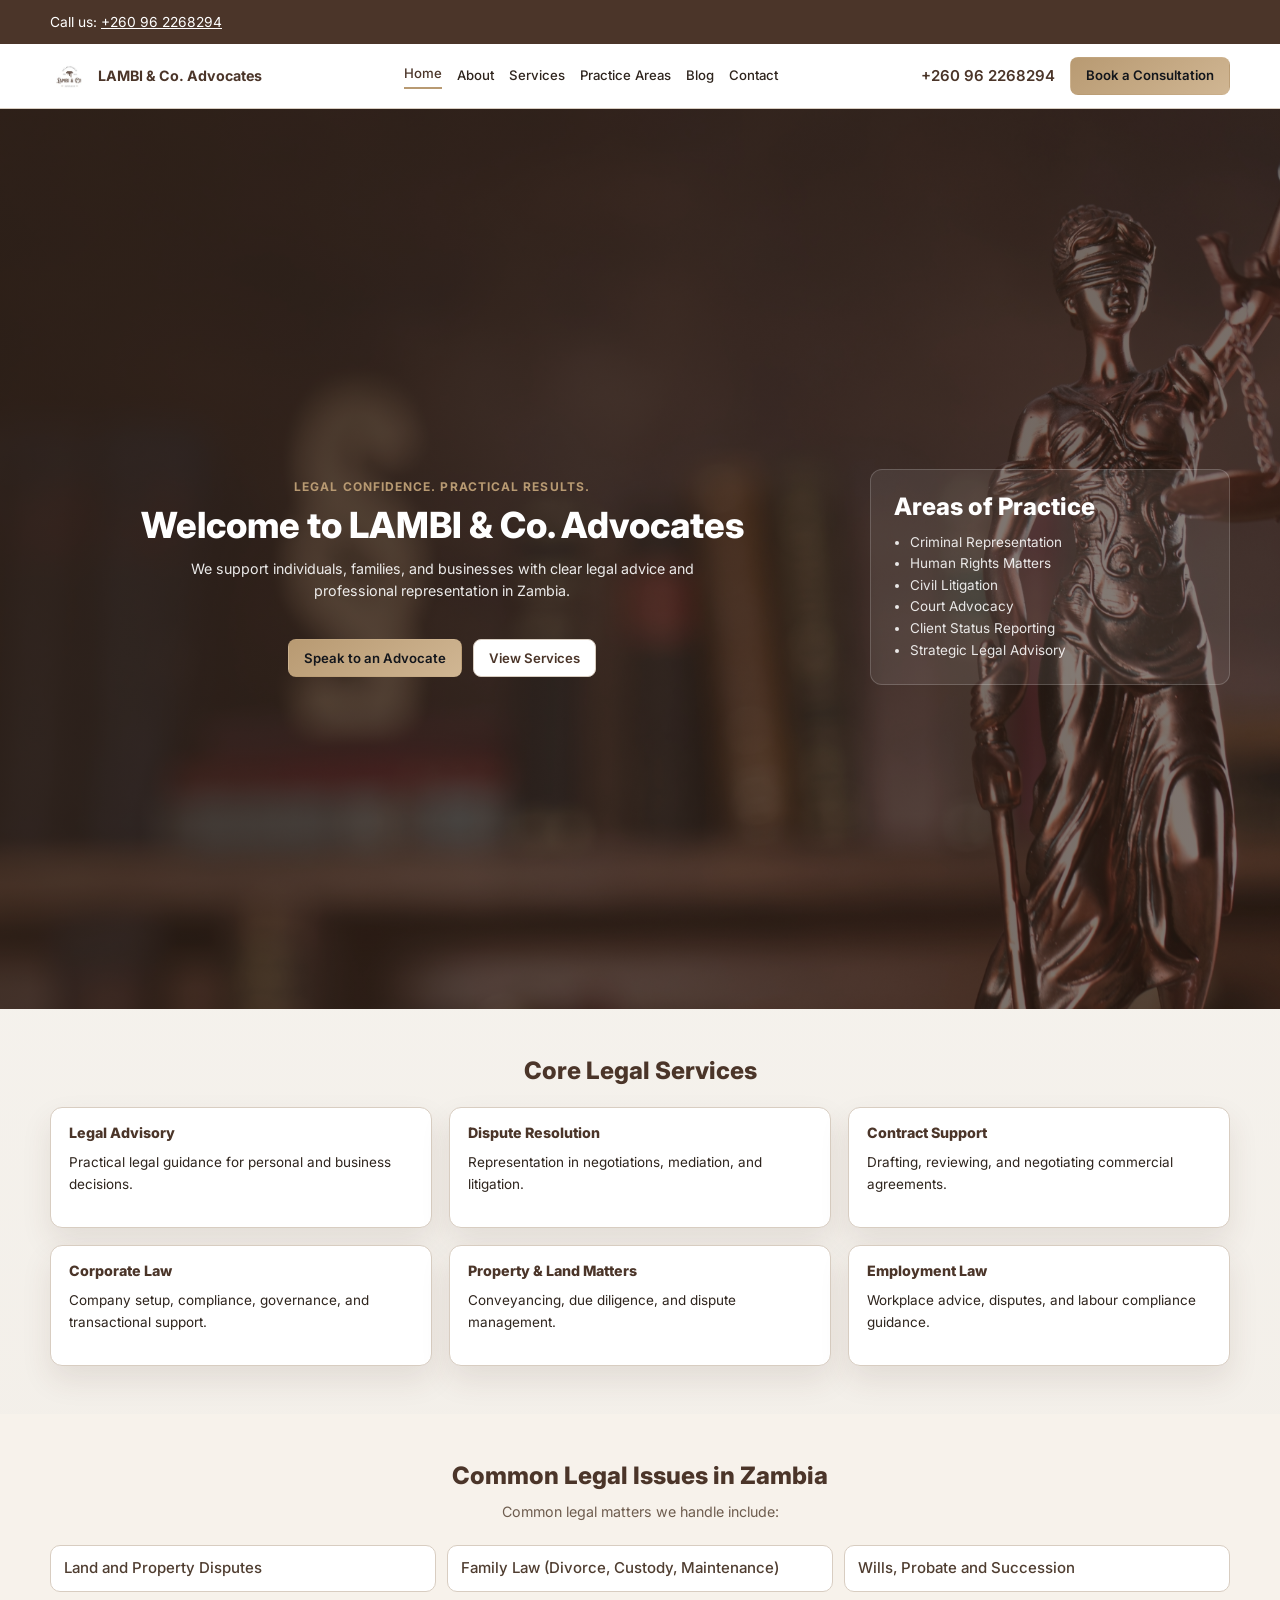
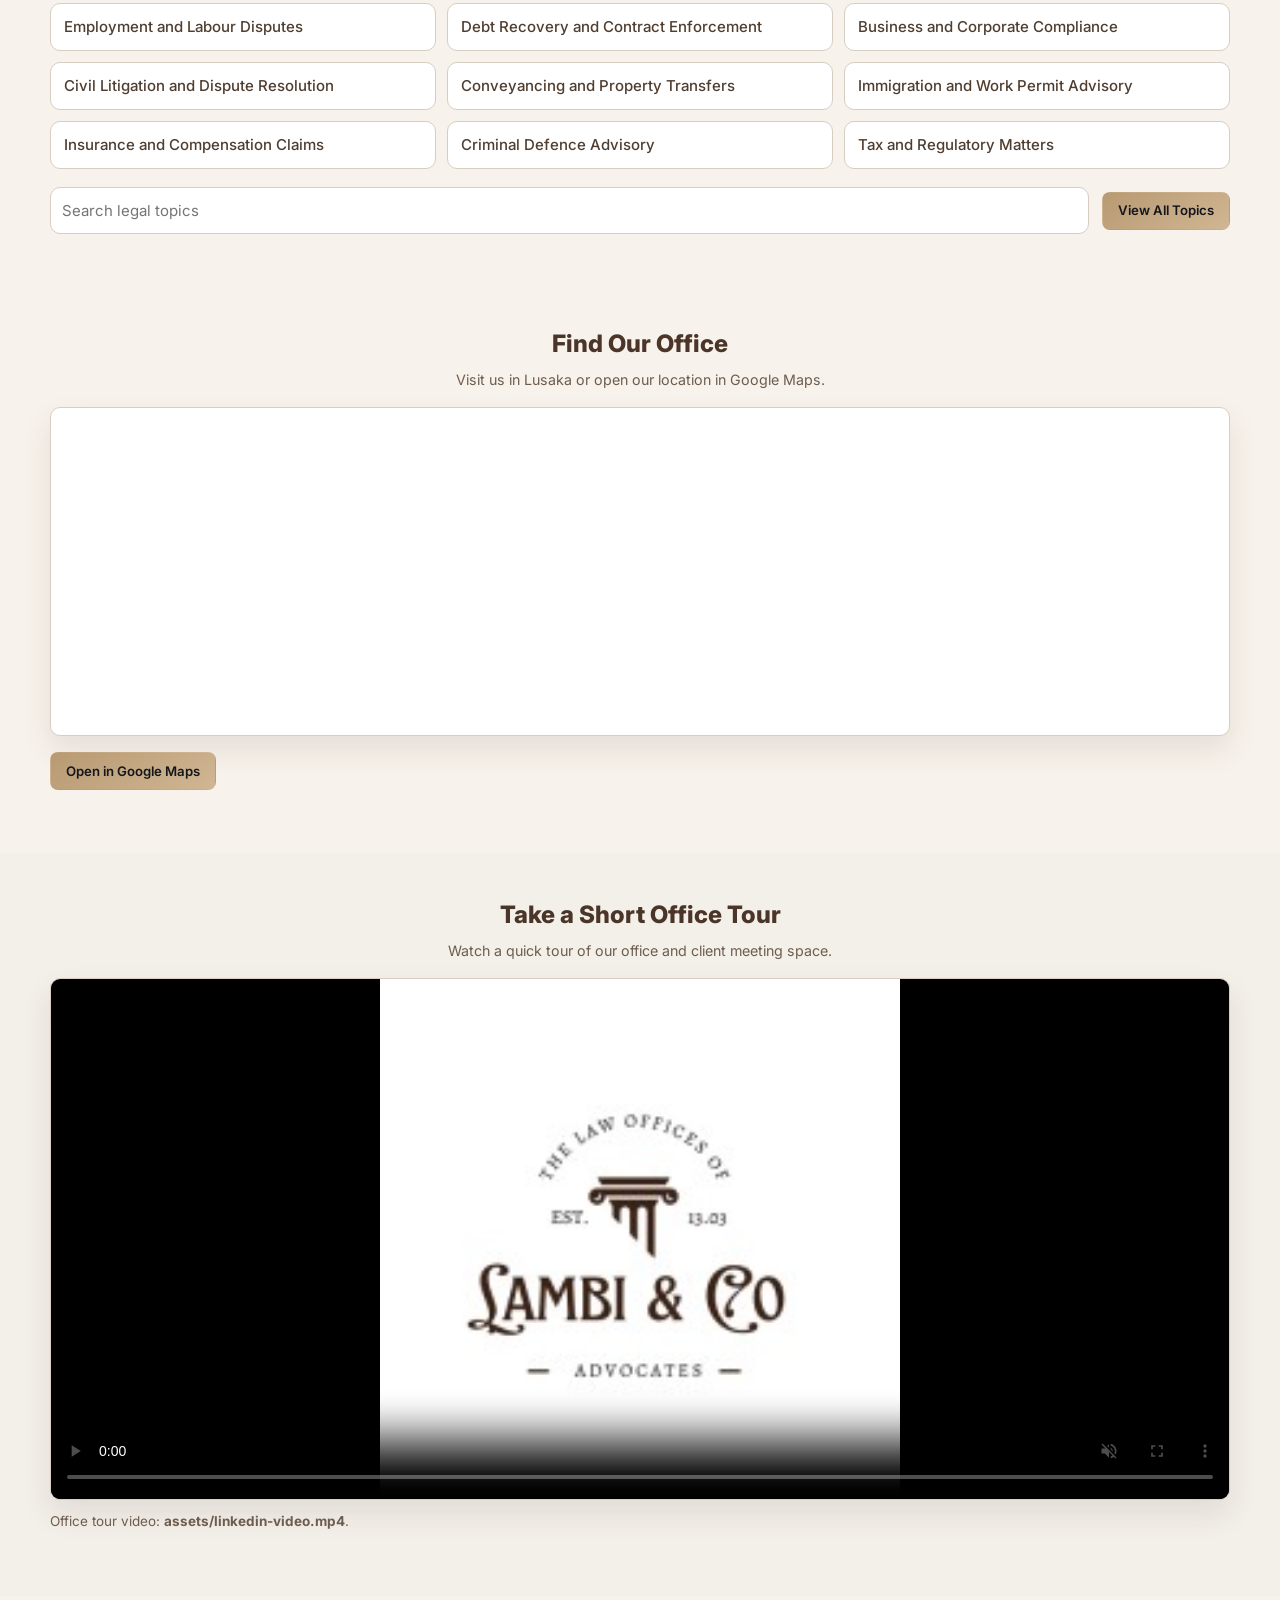
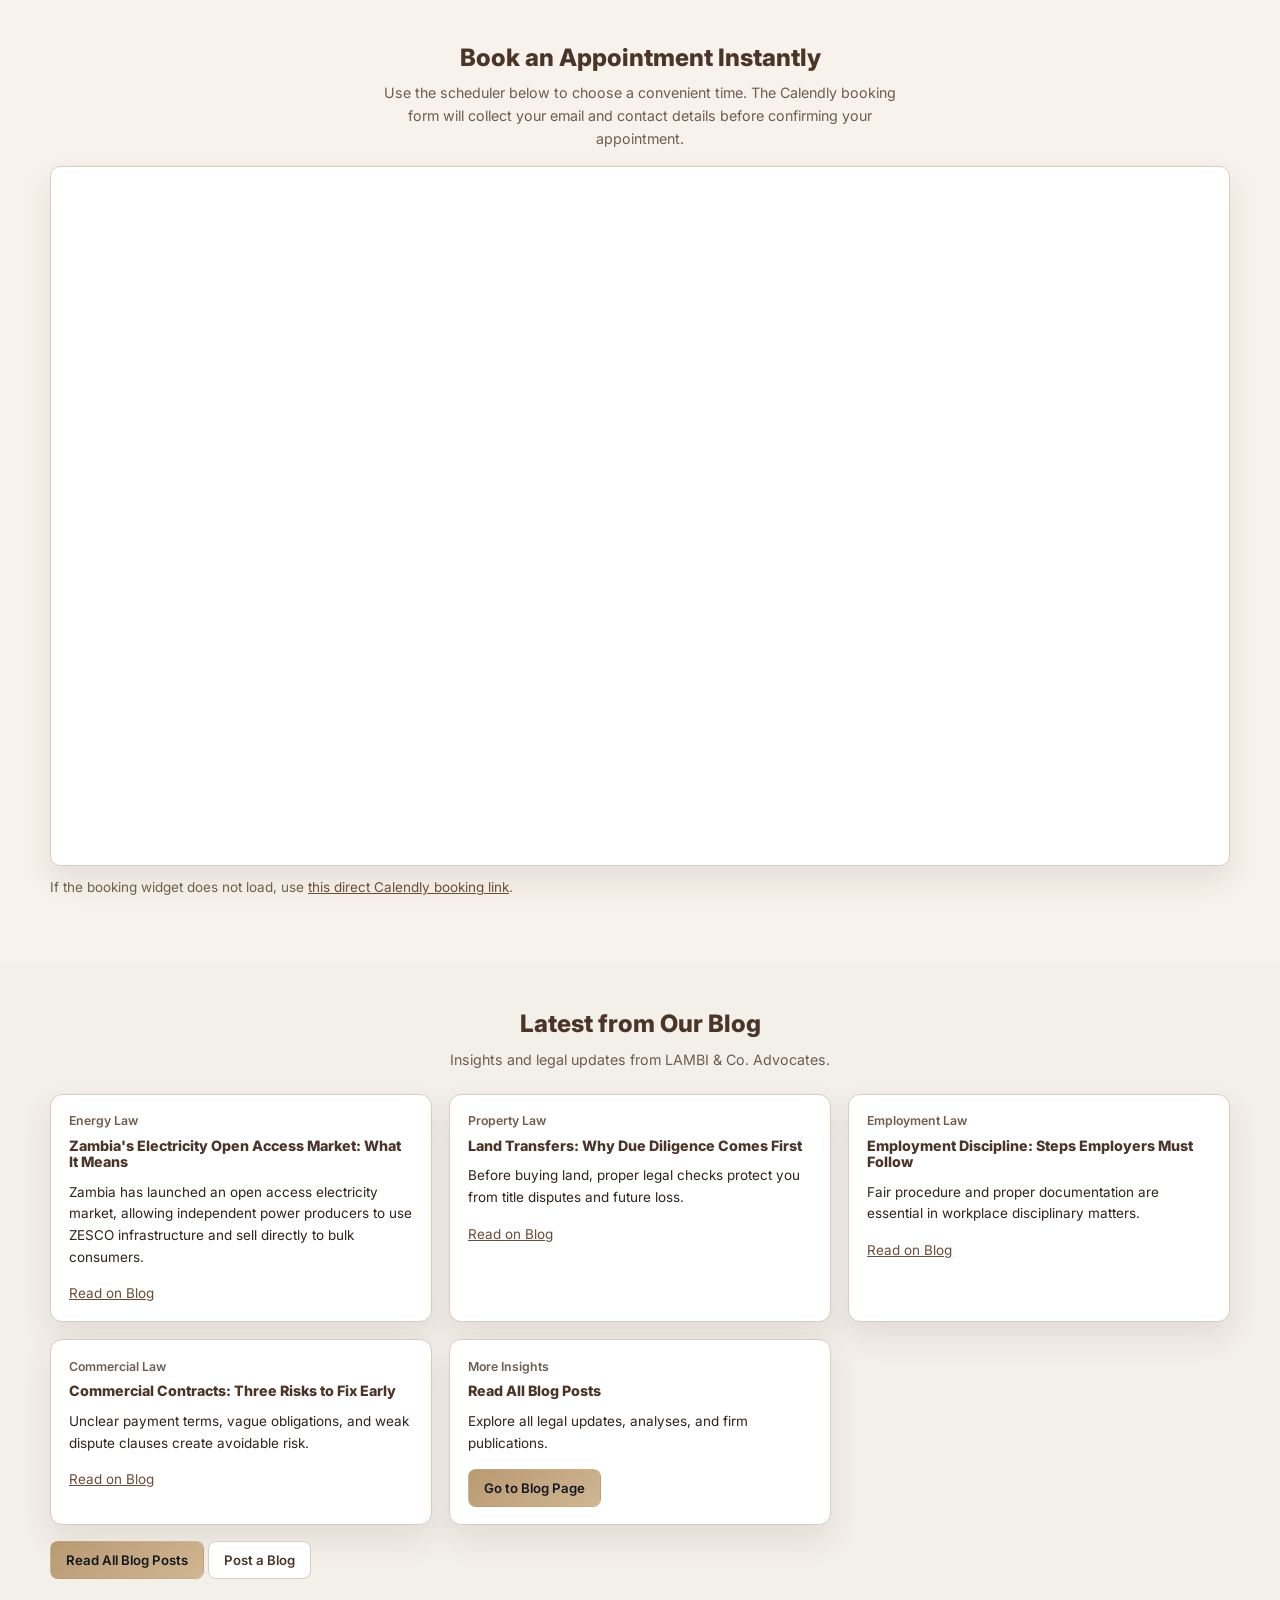
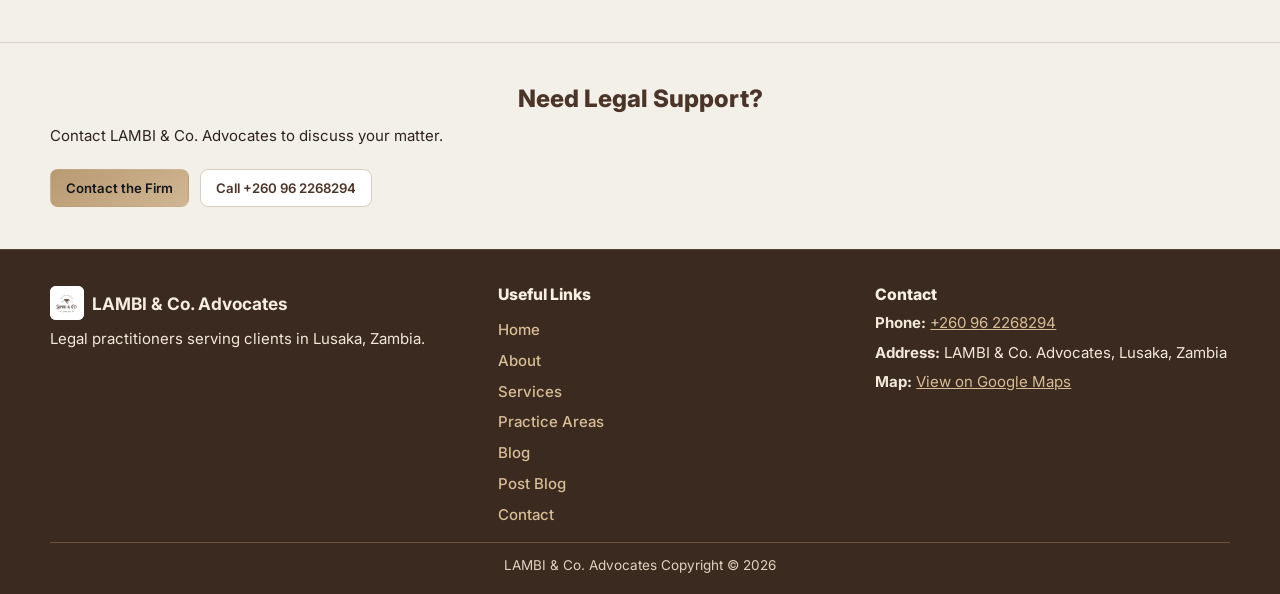
==== commit c178d9f2: "Apply logo-based brand colors and update hero practice highlights. Made-with: Cursor" ====
--- a/index.html
+++ b/index.html
@@ -52,12 +52,14 @@
           </div>
         </div>
         <aside class="hero-card">
-          <h2>Why Clients Choose Us</h2>
+          <h2>Areas of Practice</h2>
           <ul class="feature-list">
-            <li>Client-focused legal strategy</li>
-            <li>Strong litigation and advisory support</li>
-            <li>Responsive communication</li>
-            <li>Professional and ethical practice</li>
+            <li>Criminal Representation</li>
+            <li>Human Rights Matters</li>
+            <li>Civil Litigation</li>
+            <li>Court Advocacy</li>
+            <li>Client Status Reporting</li>
+            <li>Strategic Legal Advisory</li>
           </ul>
         </aside>
       </div>
--- a/styles.css
+++ b/styles.css
@@ -1,18 +1,18 @@
 @import url("https://fonts.googleapis.com/css2?family=Inter:wght@400;500;600;700;800&display=swap");
 
 :root {
-  --bg: #f5f4f1;
+  --bg: #f3efe9;
   --surface: #ffffff;
-  --surface-muted: #fbf8f3;
-  --text: #1d2430;
-  --text-muted: #5a6475;
-  --border: #d9d6cf;
-  --brand: #0f2341;
-  --brand-soft: #1d3459;
-  --gold: #b99758;
-  --gold-soft: #d4b980;
+  --surface-muted: #f7f2eb;
+  --text: #2e241d;
+  --text-muted: #6e5d4f;
+  --border: #d8cdc1;
+  --brand: #4b3529;
+  --brand-soft: #6a4d38;
+  --gold: #b89a72;
+  --gold-soft: #d0b693;
   --radius: 12px;
-  --shadow: 0 14px 30px rgba(15, 35, 65, 0.08);
+  --shadow: 0 14px 30px rgba(75, 53, 41, 0.1);
 }
 
 *,
@@ -261,7 +261,7 @@
 
 .hero {
   background-image:
-    linear-gradient(112deg, rgba(10, 23, 43, 0.88), rgba(10, 23, 43, 0.62)),
+    linear-gradient(112deg, rgba(49, 34, 25, 0.86), rgba(49, 34, 25, 0.6)),
     url("./assets/Background.jpg");
   background-size: cover;
   background-position: center;
@@ -306,6 +306,19 @@
   min-height: min(720px, calc(100vh - 10rem));
 }
 
+.hero-copy {
+  display: flex;
+  flex-direction: column;
+  align-items: center;
+  justify-content: center;
+  max-width: 760px;
+  margin-inline: auto;
+}
+
+.hero-copy .hero-cta-group {
+  justify-content: center;
+}
+
 .hero-card,
 .info-card,
 .contact-panel {
@@ -320,6 +333,8 @@
   background: rgba(255, 255, 255, 0.08);
   border-color: rgba(255, 255, 255, 0.18);
   box-shadow: none;
+  width: min(100%, 360px);
+  margin-inline: auto;
 }
 
 .hero-card h2 {
@@ -367,7 +382,7 @@
   border-radius: 10px;
   padding: 0.72rem 0.84rem;
   font-weight: 500;
-  color: #31435f;
+  color: #4f3d30;
 }
 
 .issues-actions {
@@ -539,9 +554,9 @@
 }
 
 .site-footer {
-  border-top: 1px solid #4e5b6b;
-  background: #3f4a58;
-  color: #e8edf3;
+  border-top: 1px solid #5b4434;
+  background: #3b2a20;
+  color: #f2e8da;
   padding: 2.4rem 0 1.2rem;
 }
 
@@ -558,7 +573,7 @@
 }
 
 .site-footer .logo {
-  color: #f5f8fc;
+  color: #f6ede0;
   font-size: 1.15rem;
 }
 
@@ -568,7 +583,7 @@
 }
 
 .footer-title {
-  color: #fff;
+  color: #f9efe1;
   margin-bottom: 0.45rem;
   font-size: 1.05rem;
 }
@@ -578,11 +593,11 @@
 }
 
 .site-footer a {
-  color: #7bc4e4;
+  color: #d8bc96;
 }
 
 .footer-bottom {
-  border-top: 1px solid #5b6979;
+  border-top: 1px solid #6b523f;
   margin-top: 1rem;
   padding-top: 0.8rem;
   text-align: center;
@@ -590,7 +605,7 @@
 
 .disclaimer {
   margin: 0;
-  color: #d0d8e2;
+  color: #e0d1bf;
   font-size: 0.9rem;
 }
 
@@ -627,6 +642,11 @@
     gap: 2.4rem;
   }
 
+  .hero-card {
+    justify-self: end;
+    margin-inline: 0;
+  }
+
   .card-grid {
     grid-template-columns: repeat(2, minmax(0, 1fr));
   }
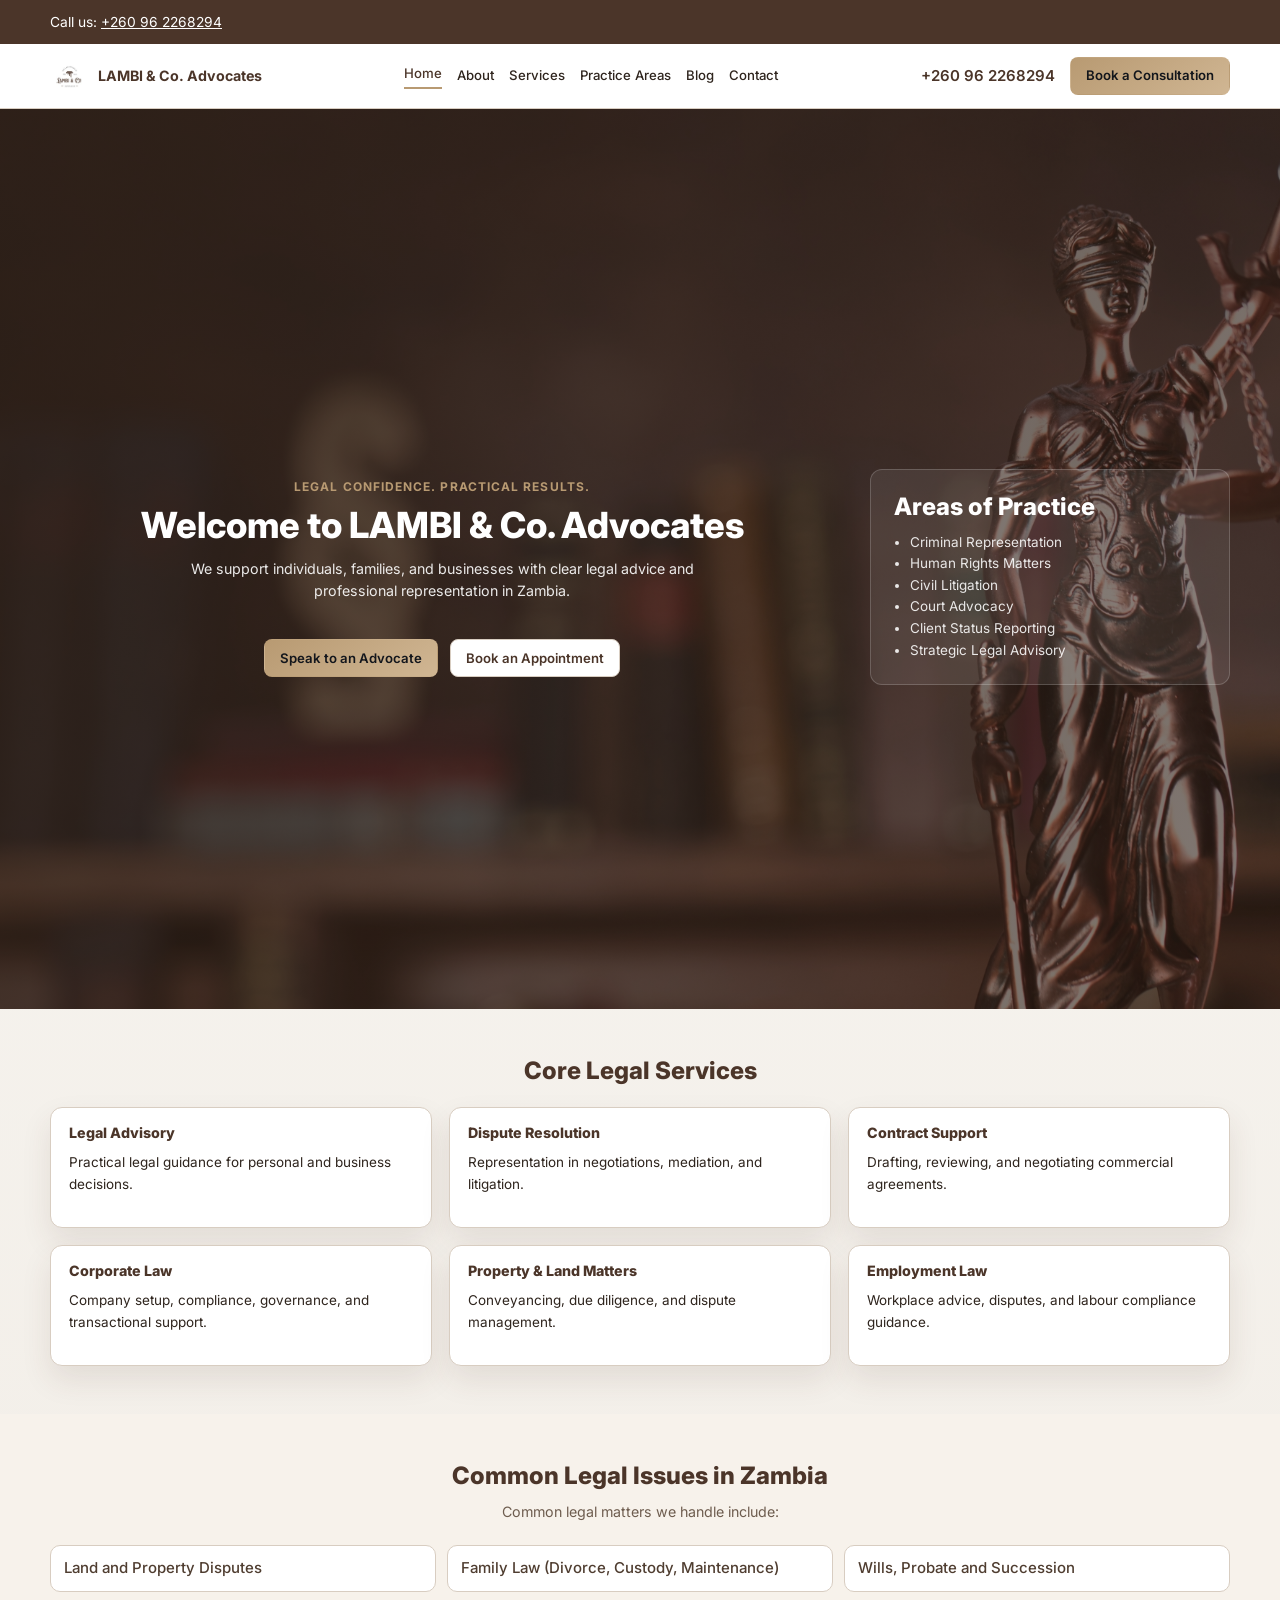
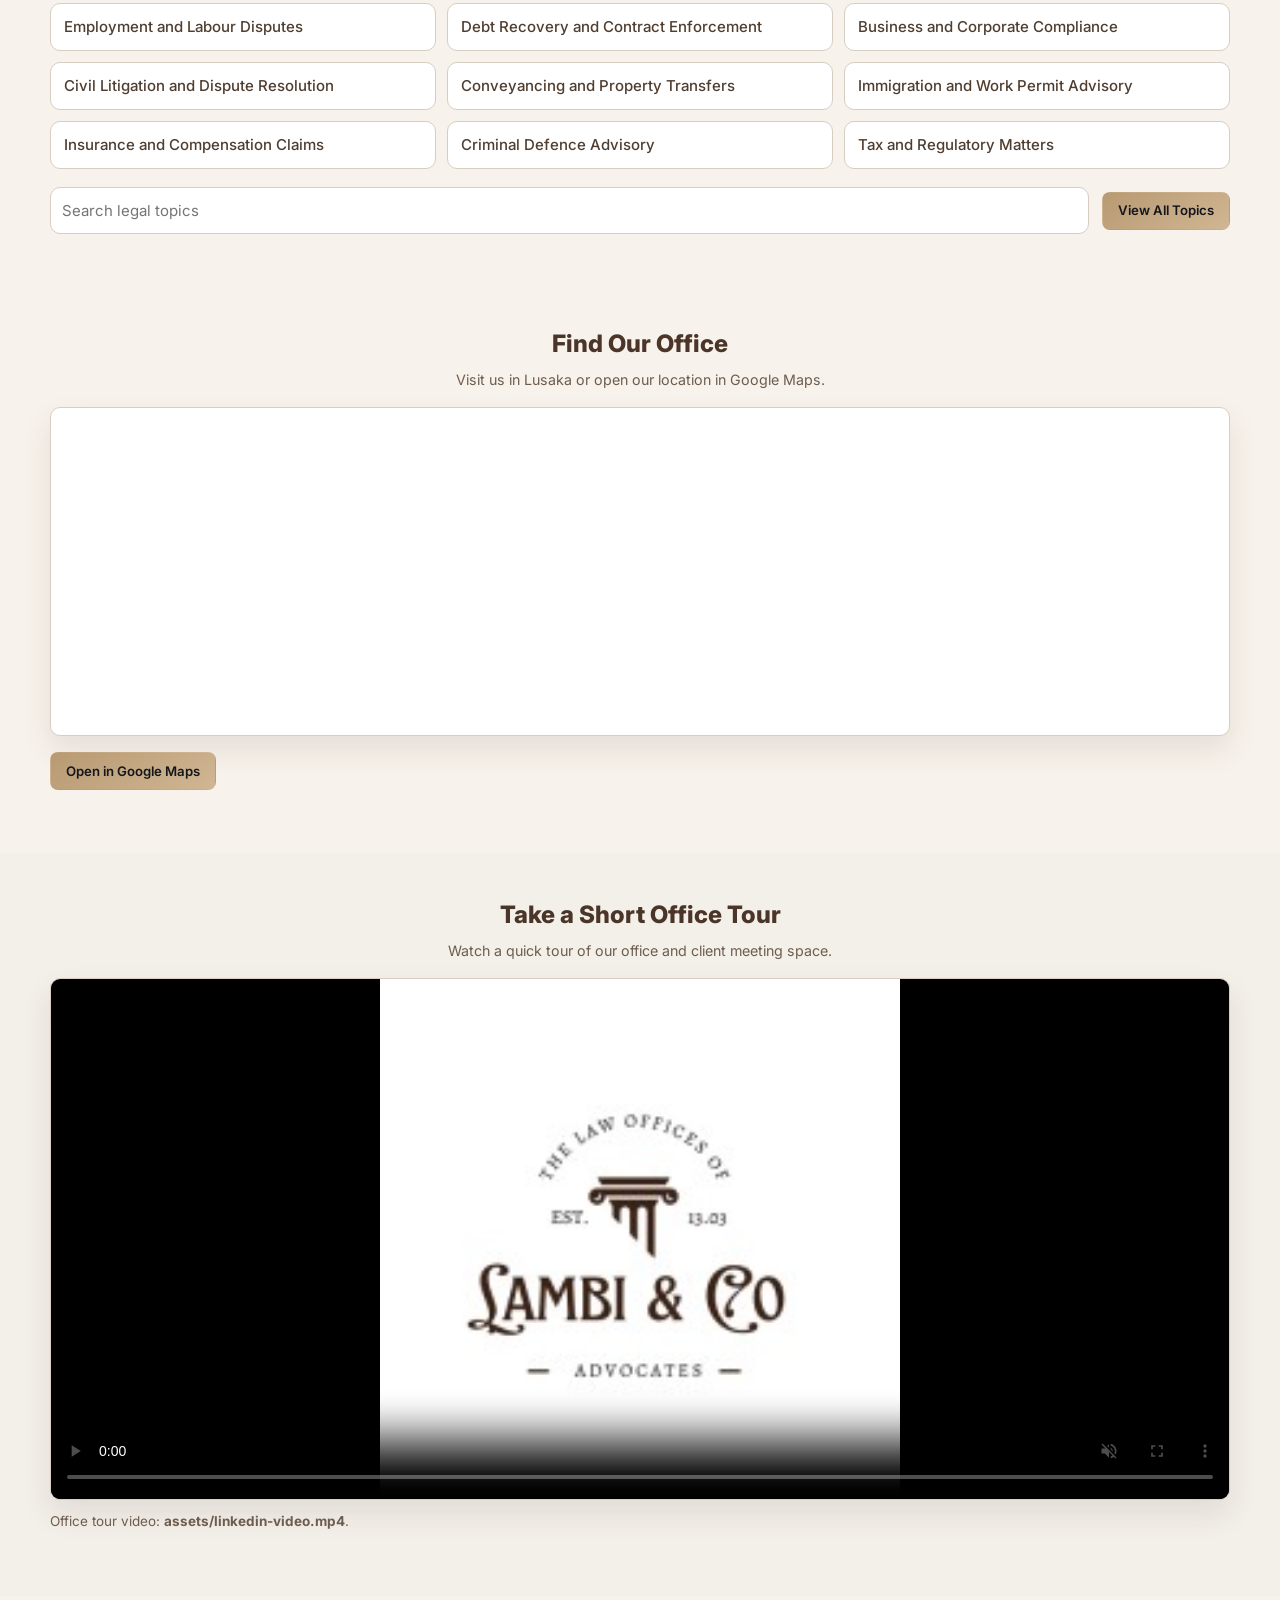
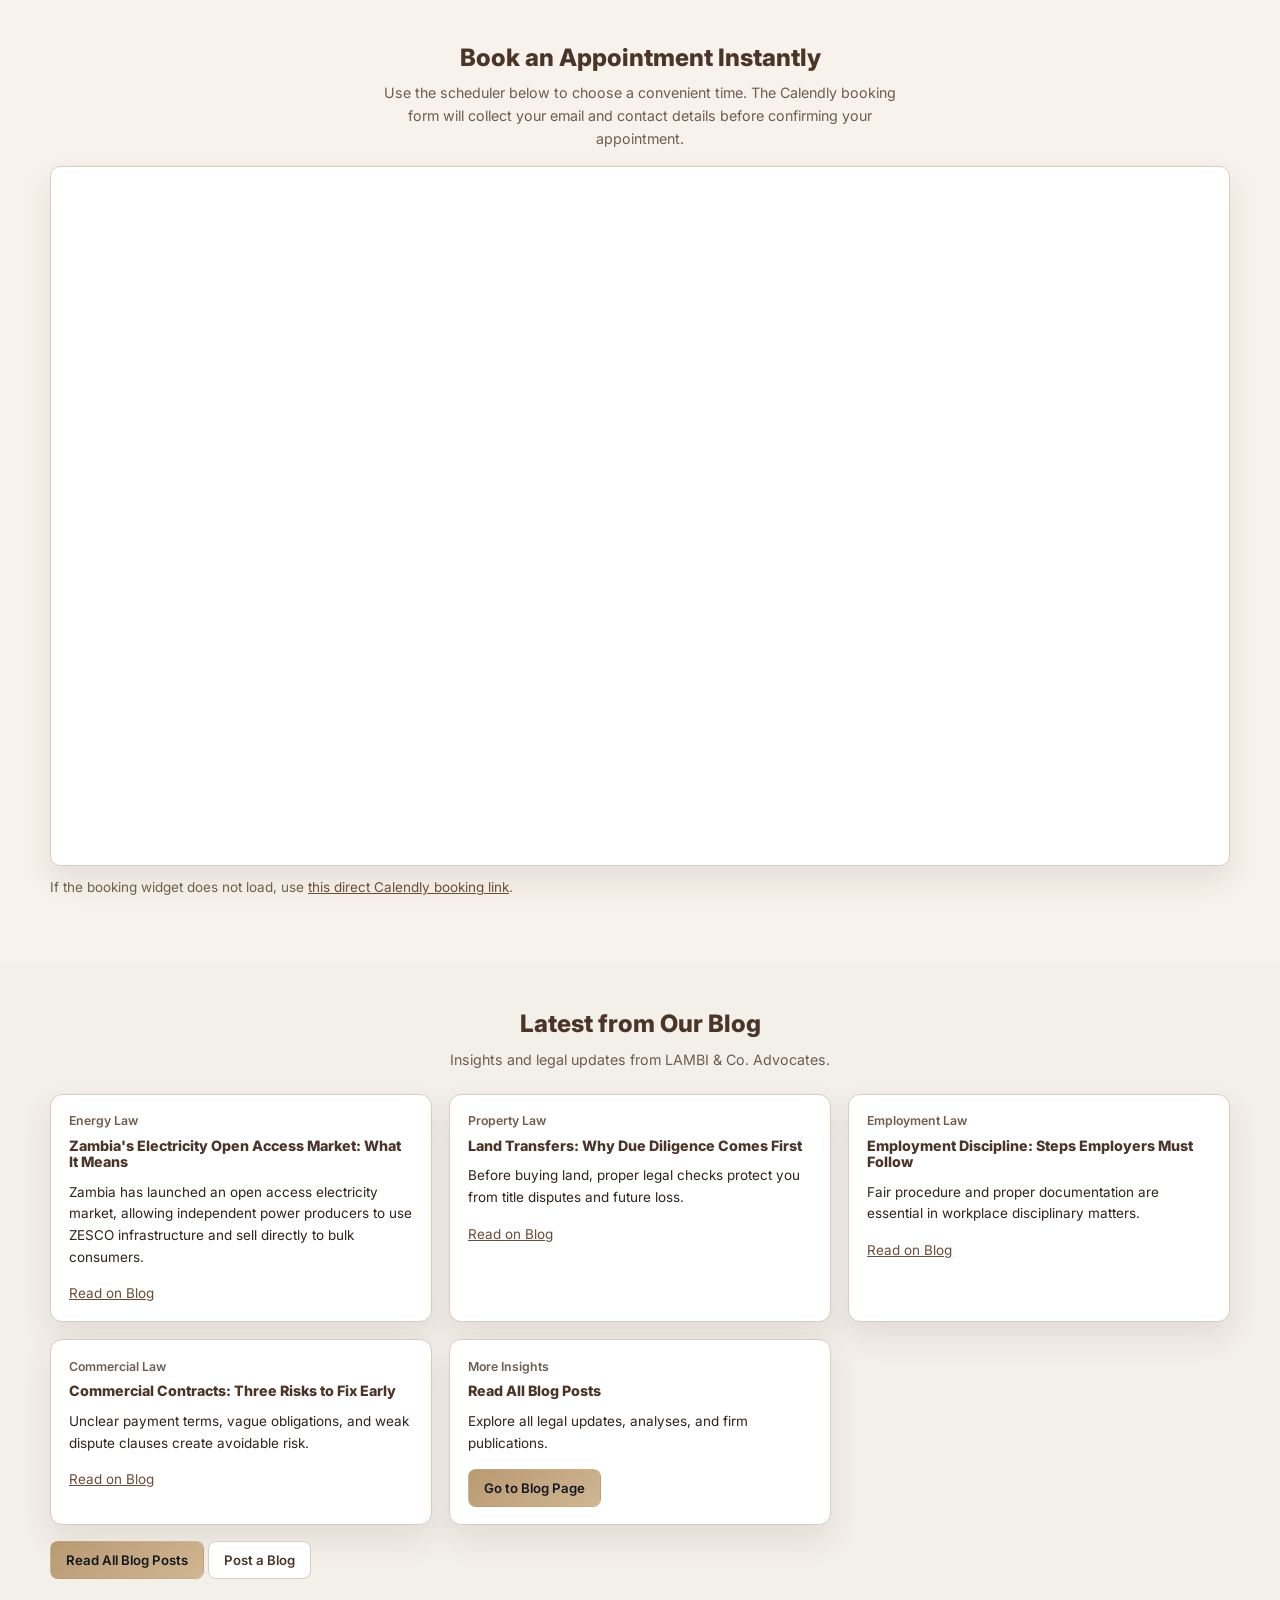
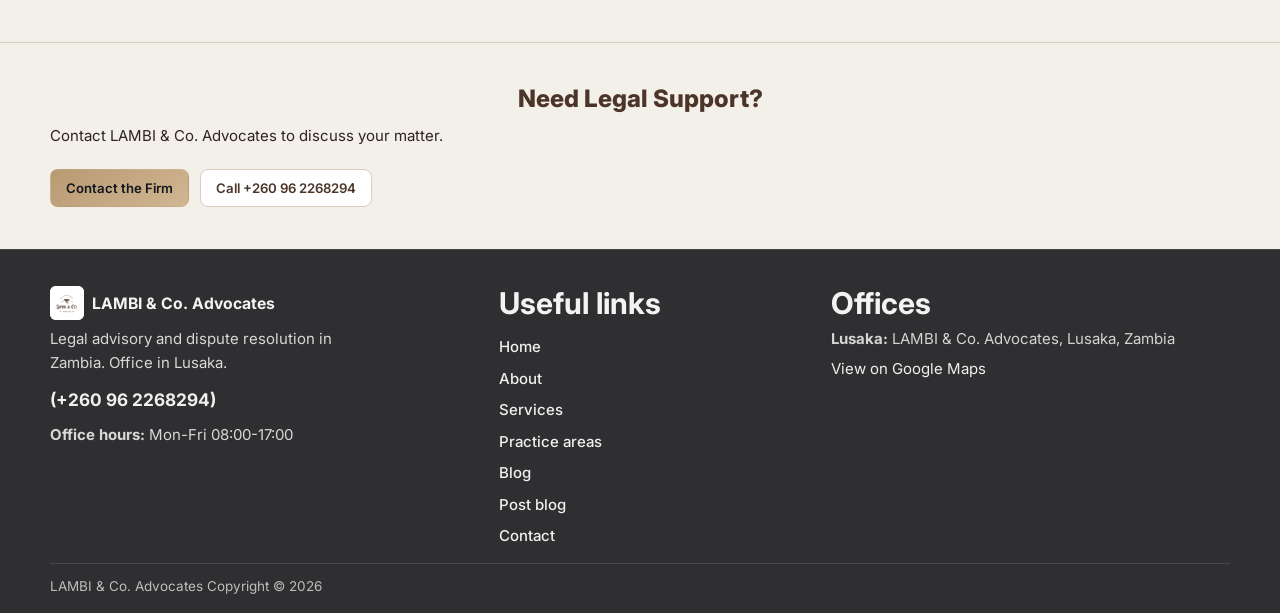
==== commit 2a81b125: "Redesign footer layout and update homepage appointment CTA label. Made-with: Cursor" ====
--- a/index.html
+++ b/index.html
@@ -48,7 +48,7 @@
           <p class="hero-support">We support individuals, families, and businesses with clear legal advice and professional representation in Zambia.</p>
           <div class="hero-cta-group">
             <a class="btn btn-primary" href="./contact.html#contact-form-panel">Speak to an Advocate</a>
-            <a class="btn btn-secondary" href="./services.html">View Services</a>
+            <a class="btn btn-secondary" href="#book-appointment">Book an Appointment</a>
           </div>
         </div>
         <aside class="hero-card">
@@ -202,23 +202,24 @@
           <img class="logo-mark" src="./assets/logo.png" alt="LAMBI and Co Advocates logo">
           <span>LAMBI &amp; Co. Advocates</span>
         </a>
-        <p>Legal practitioners serving clients in Lusaka, Zambia.</p>
+        <p>Legal advisory and dispute resolution in Zambia. Office in Lusaka.</p>
+        <p class="footer-contact-strong"><a href="tel:+260962268294">(+260 96 2268294)</a></p>
+        <p class="footer-contact-item"><strong>Office hours:</strong> Mon-Fri 08:00-17:00</p>
       </div>
       <nav class="footer-links" aria-label="Useful links">
-        <h3 class="footer-title">Useful Links</h3>
+        <h3 class="footer-title">Useful links</h3>
         <a href="./index.html">Home</a>
         <a href="./about.html">About</a>
         <a href="./services.html">Services</a>
-        <a href="./practice-areas.html">Practice Areas</a>
+        <a href="./practice-areas.html">Practice areas</a>
         <a href="./blog.html">Blog</a>
-        <a href="./post-blog.html">Post Blog</a>
+        <a href="./post-blog.html">Post blog</a>
         <a href="./contact.html">Contact</a>
       </nav>
-      <div>
-        <h3 class="footer-title">Contact</h3>
-        <p class="footer-contact-item"><strong>Phone:</strong> <a href="tel:+260962268294">+260 96 2268294</a></p>
-        <p class="footer-contact-item"><strong>Address:</strong> LAMBI &amp; Co. Advocates, Lusaka, Zambia</p>
-        <p class="footer-contact-item"><strong>Map:</strong> <a href="https://www.google.com/maps/place/LAMBI+%26+Co.+Advocates/@-15.4180684,28.3033376,17z/data=!3m1!4b1!4m6!3m5!1s0x19408dc8426f4c6d:0x7b65775eb49b976f!8m2!3d-15.4180684!4d28.3033376!16s%2Fg%2F11yhk8x7yf" target="_blank" rel="noopener noreferrer">View on Google Maps</a></p>
+      <div class="footer-offices">
+        <h3 class="footer-title">Offices</h3>
+        <p class="footer-contact-item"><strong>Lusaka:</strong> LAMBI &amp; Co. Advocates, Lusaka, Zambia</p>
+        <p class="footer-contact-item"><a href="https://www.google.com/maps/place/LAMBI+%26+Co.+Advocates/@-15.4180684,28.3033376,17z/data=!3m1!4b1!4m6!3m5!1s0x19408dc8426f4c6d:0x7b65775eb49b976f!8m2!3d-15.4180684!4d28.3033376!16s%2Fg%2F11yhk8x7yf" target="_blank" rel="noopener noreferrer">View on Google Maps</a></p>
       </div>
     </div>
     <div class="container footer-bottom">
--- a/styles.css
+++ b/styles.css
@@ -554,27 +554,27 @@
 }
 
 .site-footer {
-  border-top: 1px solid #5b4434;
-  background: #3b2a20;
-  color: #f2e8da;
-  padding: 2.4rem 0 1.2rem;
+  border-top: 1px solid #454545;
+  background: #2f2f31;
+  color: #ececec;
+  padding: 2.4rem 0 1rem;
 }
 
 .footer-grid {
   display: grid;
-  gap: 1.5rem;
+  gap: 1.8rem;
   grid-template-columns: 1fr;
 }
 
 .footer-links {
   display: flex;
   flex-direction: column;
-  gap: 0.45rem;
+  gap: 0.5rem;
 }
 
 .site-footer .logo {
-  color: #f6ede0;
-  font-size: 1.15rem;
+  color: #f3f3f3;
+  font-size: 1.05rem;
 }
 
 .site-footer .logo-mark {
@@ -583,29 +583,54 @@
 }
 
 .footer-title {
-  color: #f9efe1;
+  color: #f3f3f3;
   margin-bottom: 0.45rem;
-  font-size: 1.05rem;
+  font-size: 2rem;
+  font-weight: 700;
 }
 
 .footer-contact-item {
-  margin-bottom: 0.35rem;
+  margin-bottom: 0.55rem;
+  color: #d4d4d4;
+  line-height: 1.5;
+}
+
+.footer-brand p {
+  color: #d8d8d8;
+  margin-bottom: 0.7rem;
+  max-width: 34ch;
+}
+
+.footer-contact-strong {
+  font-size: 1.15rem;
+  font-weight: 700;
+}
+
+.footer-contact-strong a {
+  color: #f3f3f3;
+  text-decoration: underline;
 }
 
 .site-footer a {
-  color: #d8bc96;
+  color: #f0f0f0;
+  text-decoration: none;
+}
+
+.site-footer a:hover {
+  color: #ffffff;
+  text-decoration: underline;
 }
 
 .footer-bottom {
-  border-top: 1px solid #6b523f;
+  border-top: 1px solid #494949;
   margin-top: 1rem;
   padding-top: 0.8rem;
-  text-align: center;
+  text-align: left;
 }
 
 .disclaimer {
   margin: 0;
-  color: #e0d1bf;
+  color: #bdbdbd;
   font-size: 0.9rem;
 }
 
@@ -669,7 +694,9 @@
   }
 
   .footer-grid {
-    grid-template-columns: 1.2fr 1fr 1fr;
+    grid-template-columns: 1.25fr 0.9fr 1.2fr;
+    column-gap: 2.2rem;
+    align-items: start;
   }
 }
 
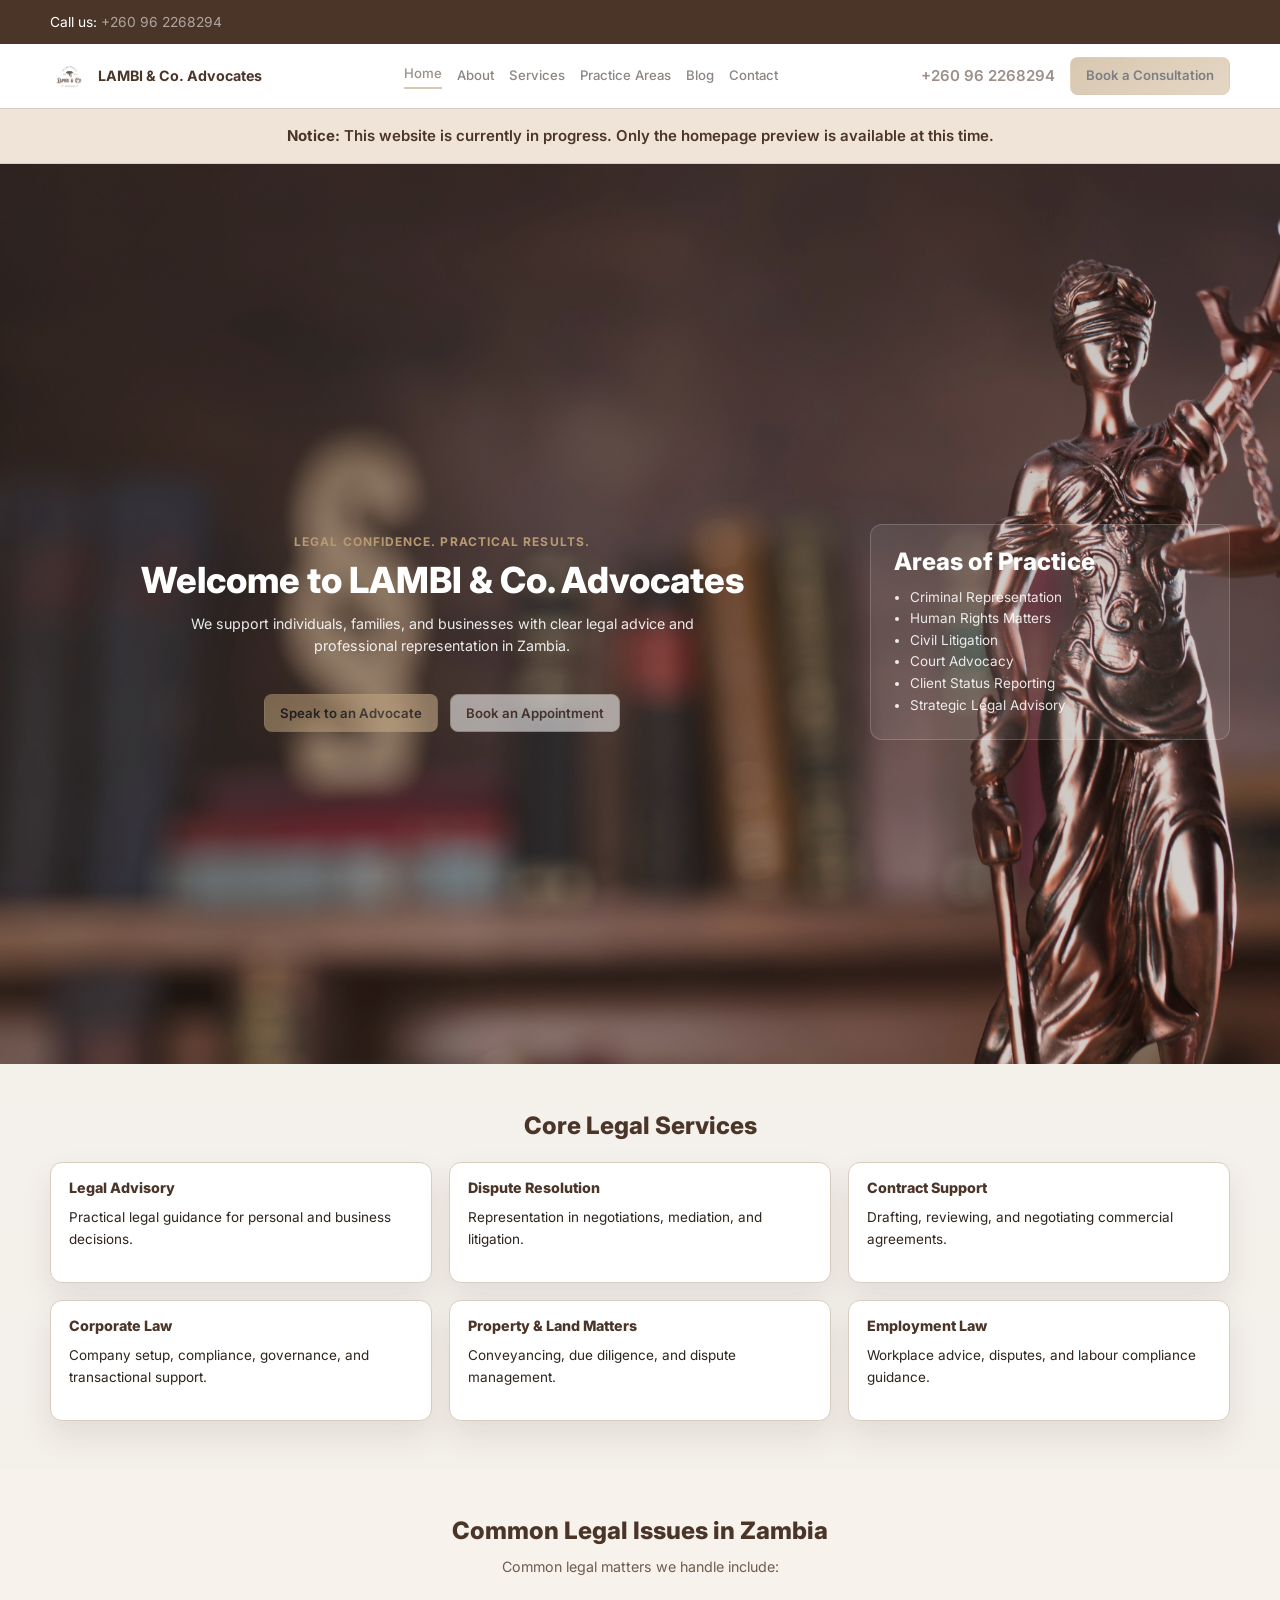
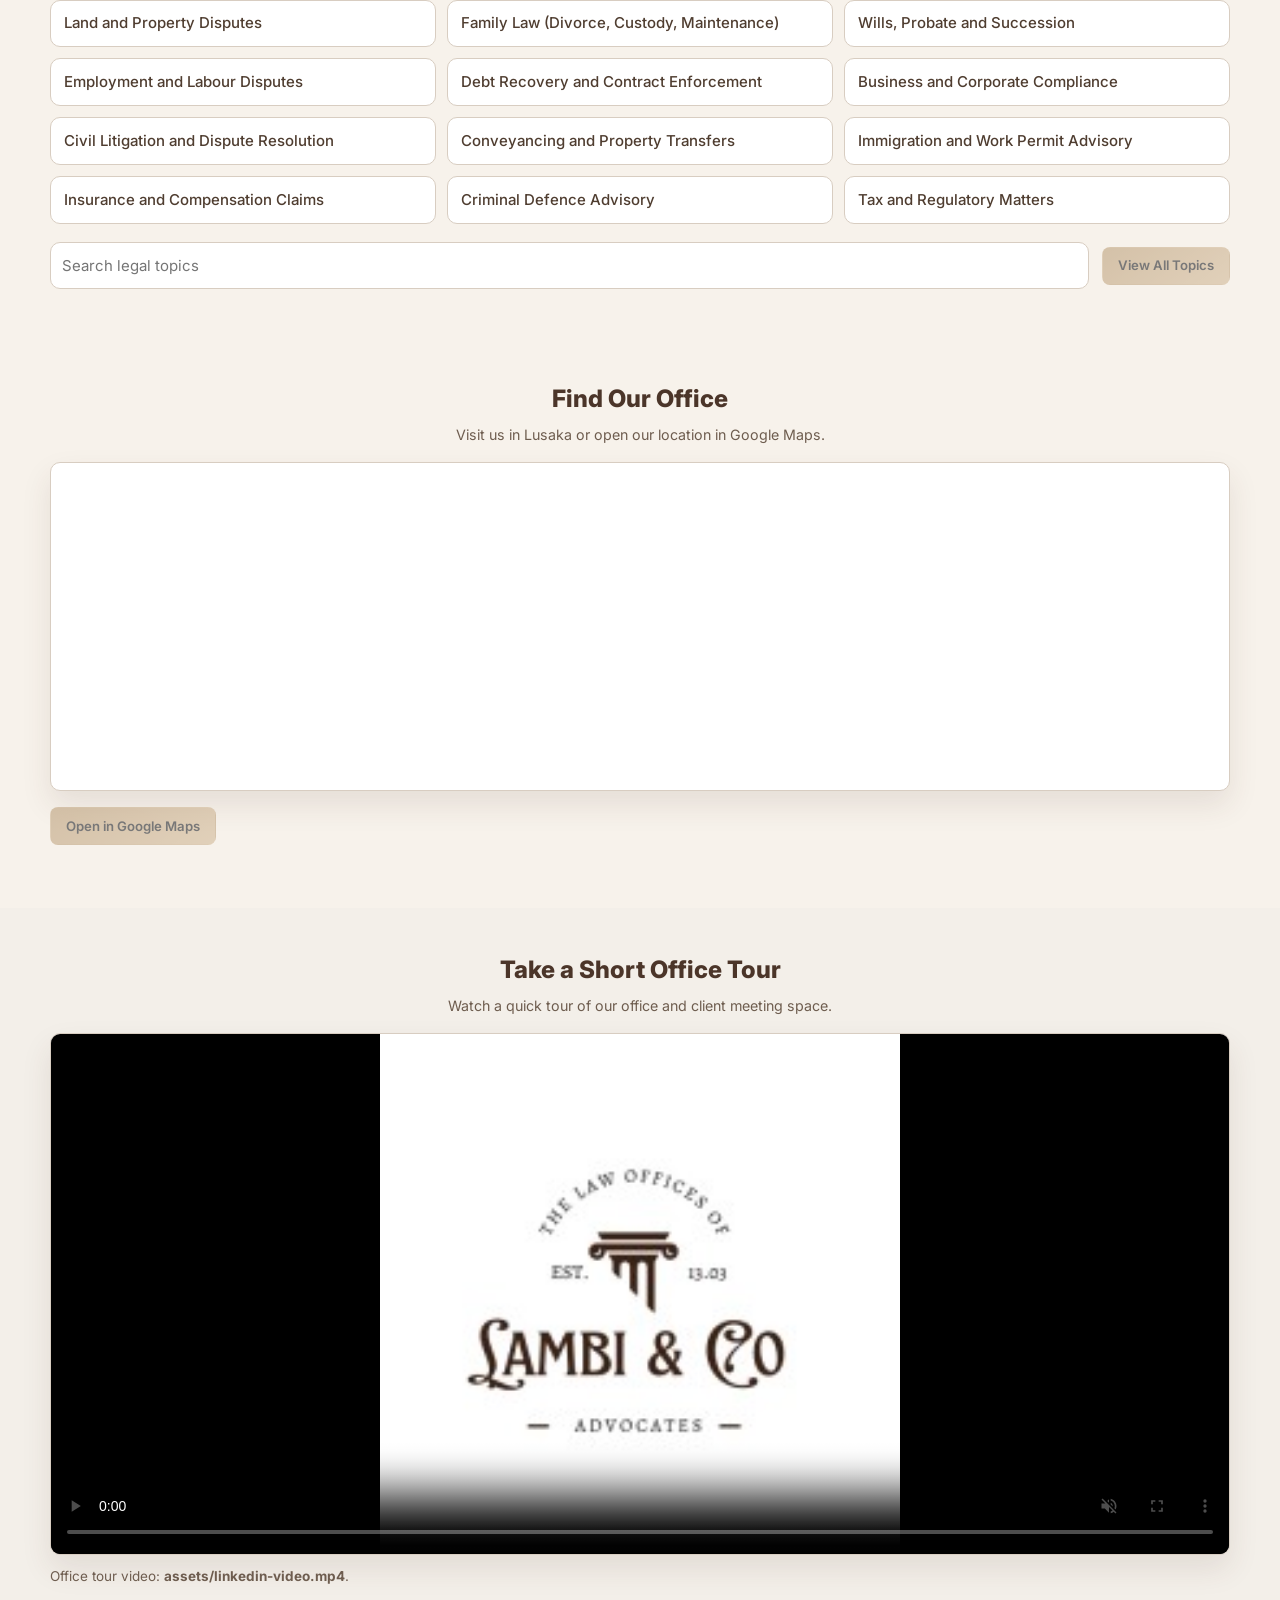
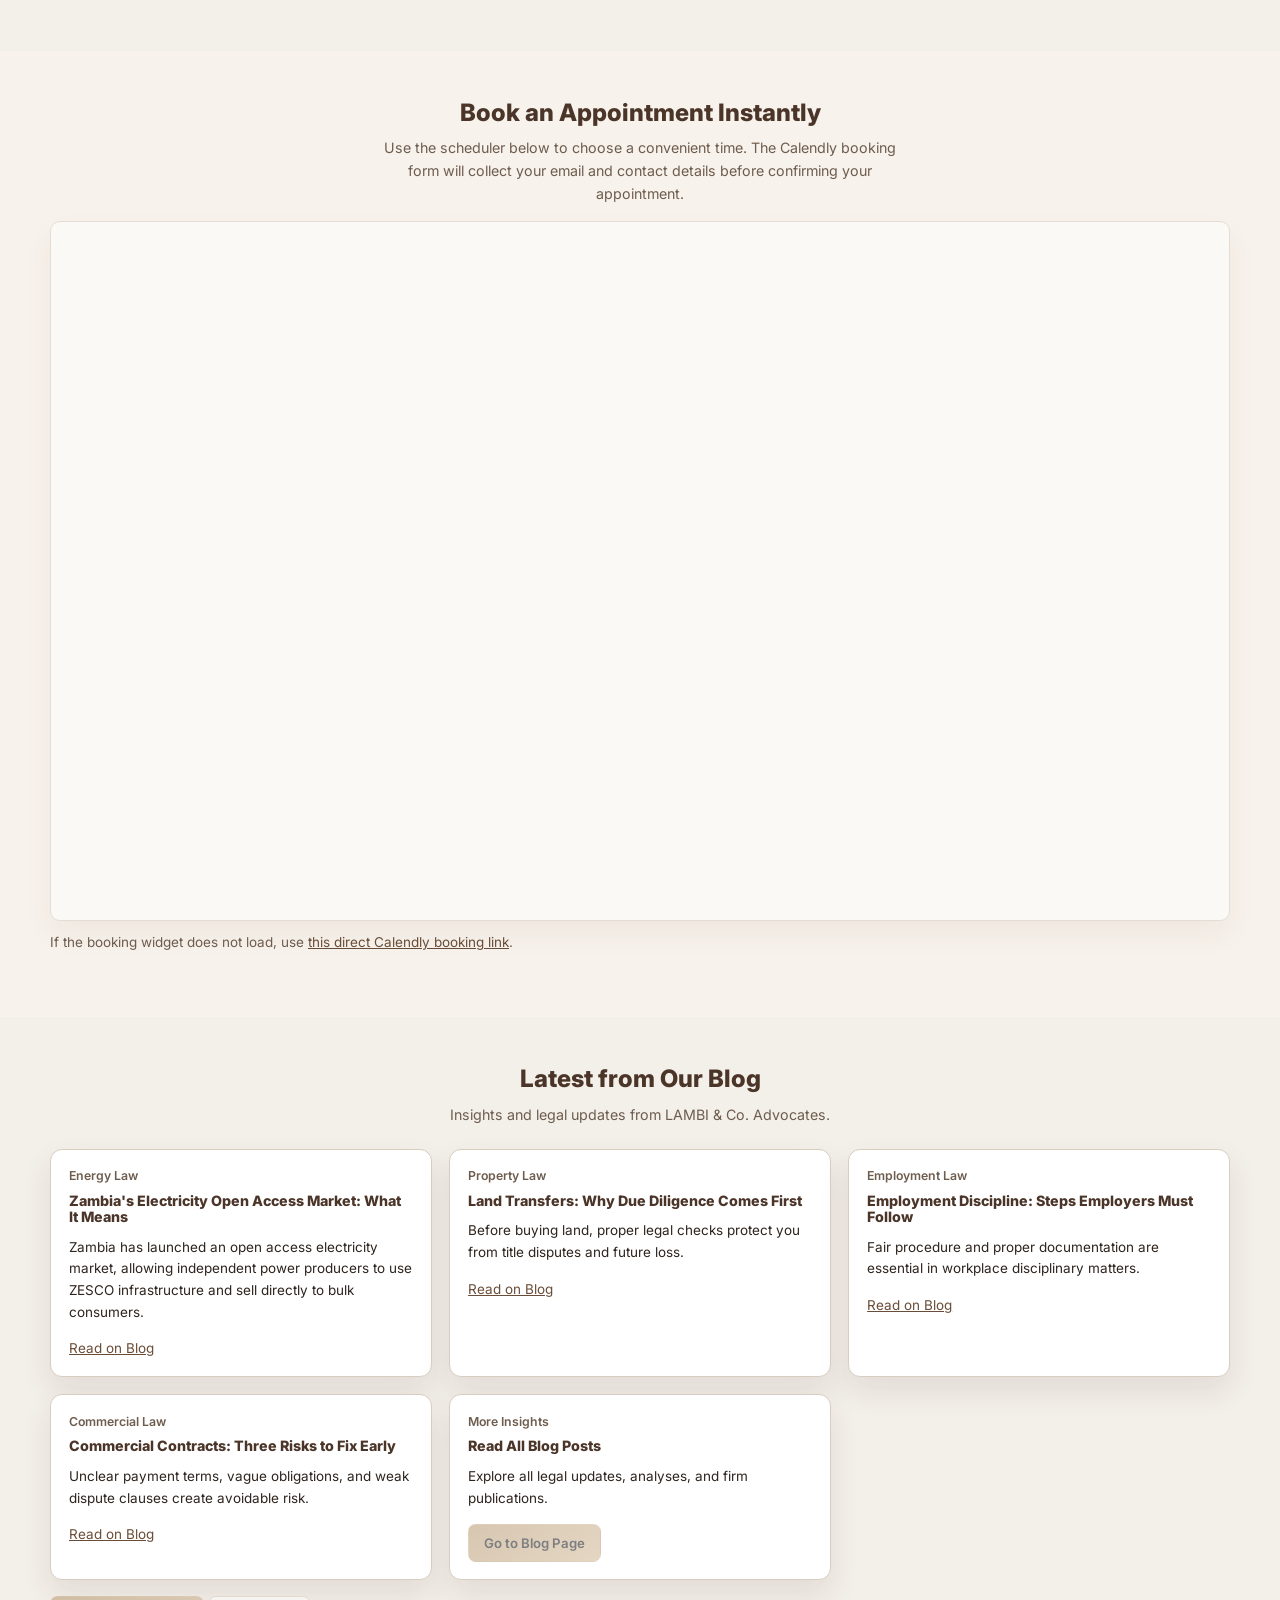
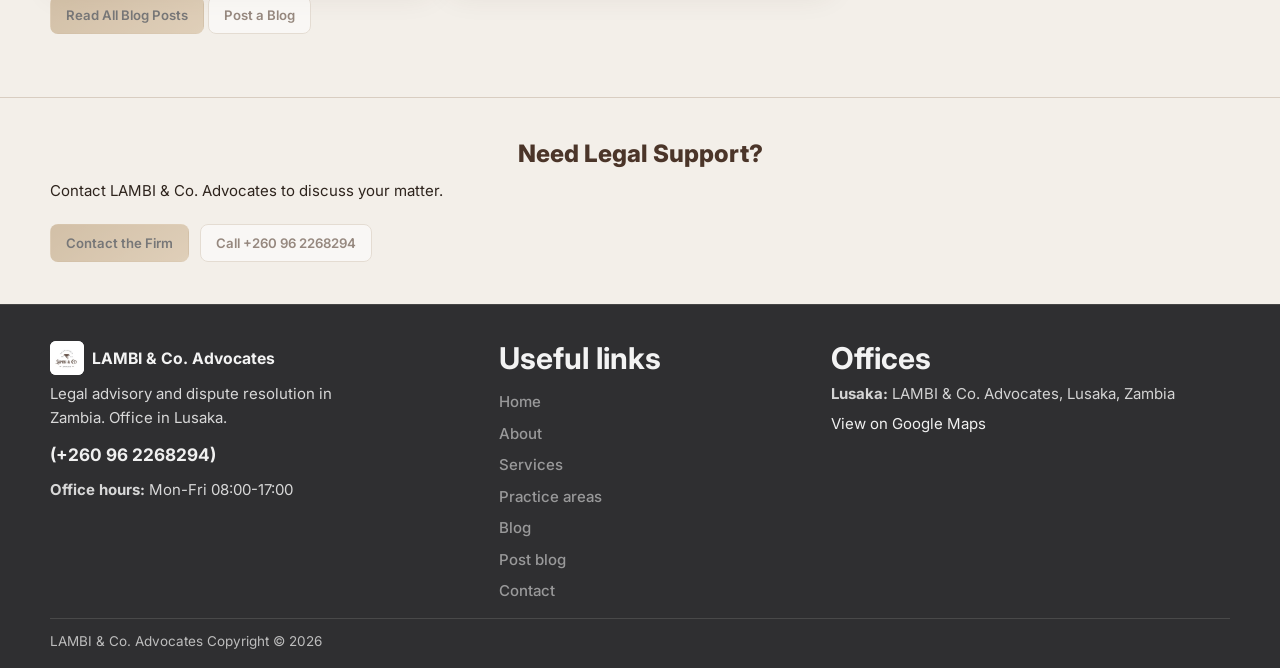
==== commit 3171843f: "Lock site to homepage preview and lighten hero tint. Made-with: Cursor" ====
--- a/index.html
+++ b/index.html
@@ -40,6 +40,12 @@
   </header>
 
   <main id="main-content">
+    <section class="section site-lock-notice">
+      <div class="container">
+        <p><strong>Notice:</strong> This website is currently in progress. Only the homepage preview is available at this time.</p>
+      </div>
+    </section>
+
     <section class="hero section">
       <div class="container hero-grid">
         <div class="hero-copy">
--- a/styles.css
+++ b/styles.css
@@ -198,6 +198,19 @@
   padding: 3.2rem 0;
 }
 
+.site-lock-notice {
+  padding: 1rem 0;
+  background: #efe4d7;
+  border-bottom: 1px solid var(--border);
+}
+
+.site-lock-notice p {
+  margin: 0;
+  font-weight: 600;
+  color: var(--brand);
+  text-align: center;
+}
+
 .section-muted {
   background: var(--surface-muted);
 }
@@ -261,7 +274,7 @@
 
 .hero {
   background-image:
-    linear-gradient(112deg, rgba(49, 34, 25, 0.86), rgba(49, 34, 25, 0.6)),
+    linear-gradient(112deg, rgba(72, 54, 42, 0.45), rgba(72, 54, 42, 0.22)),
     url("./assets/Background.jpg");
   background-size: cover;
   background-position: center;
@@ -634,6 +647,13 @@
   font-size: 0.9rem;
 }
 
+.is-disabled-control {
+  opacity: 0.55;
+  cursor: not-allowed !important;
+  pointer-events: none !important;
+  text-decoration: none !important;
+}
+
 .primary-nav.nav-open {
   display: flex;
   flex-direction: column;
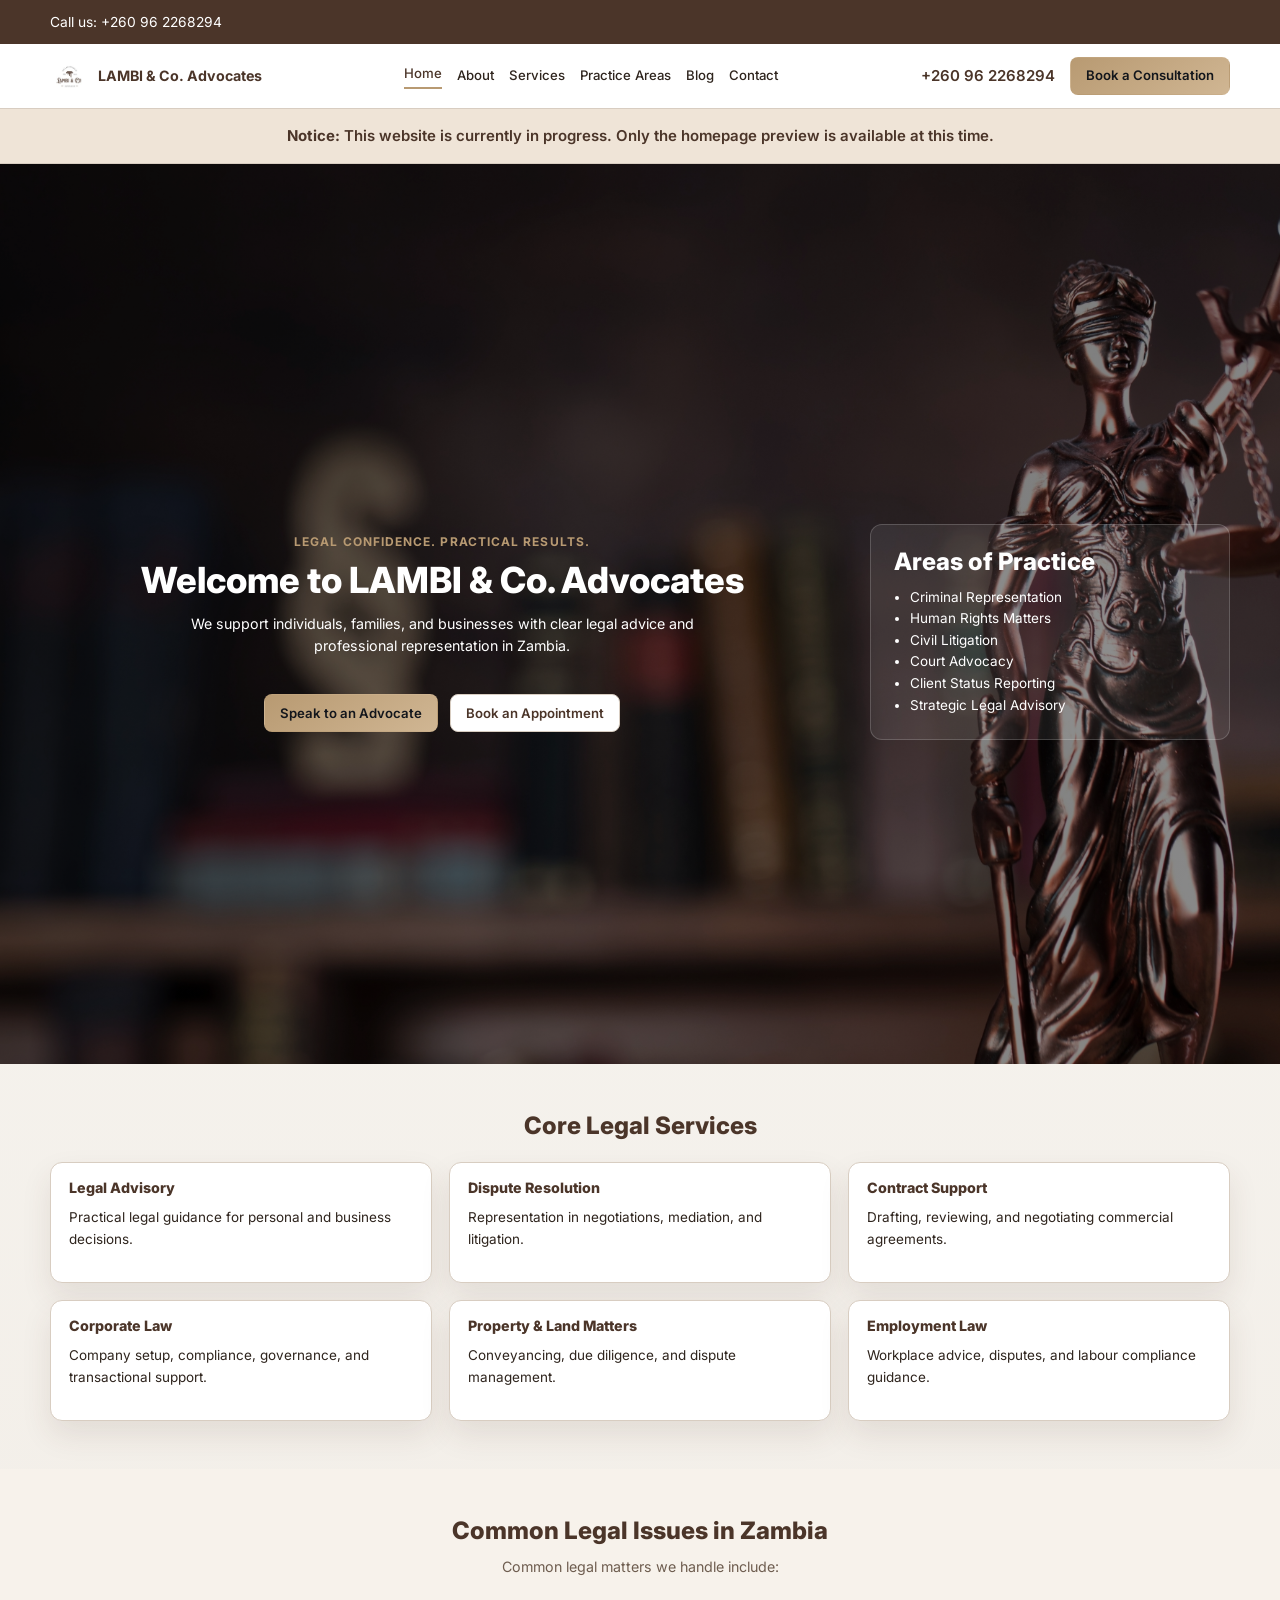
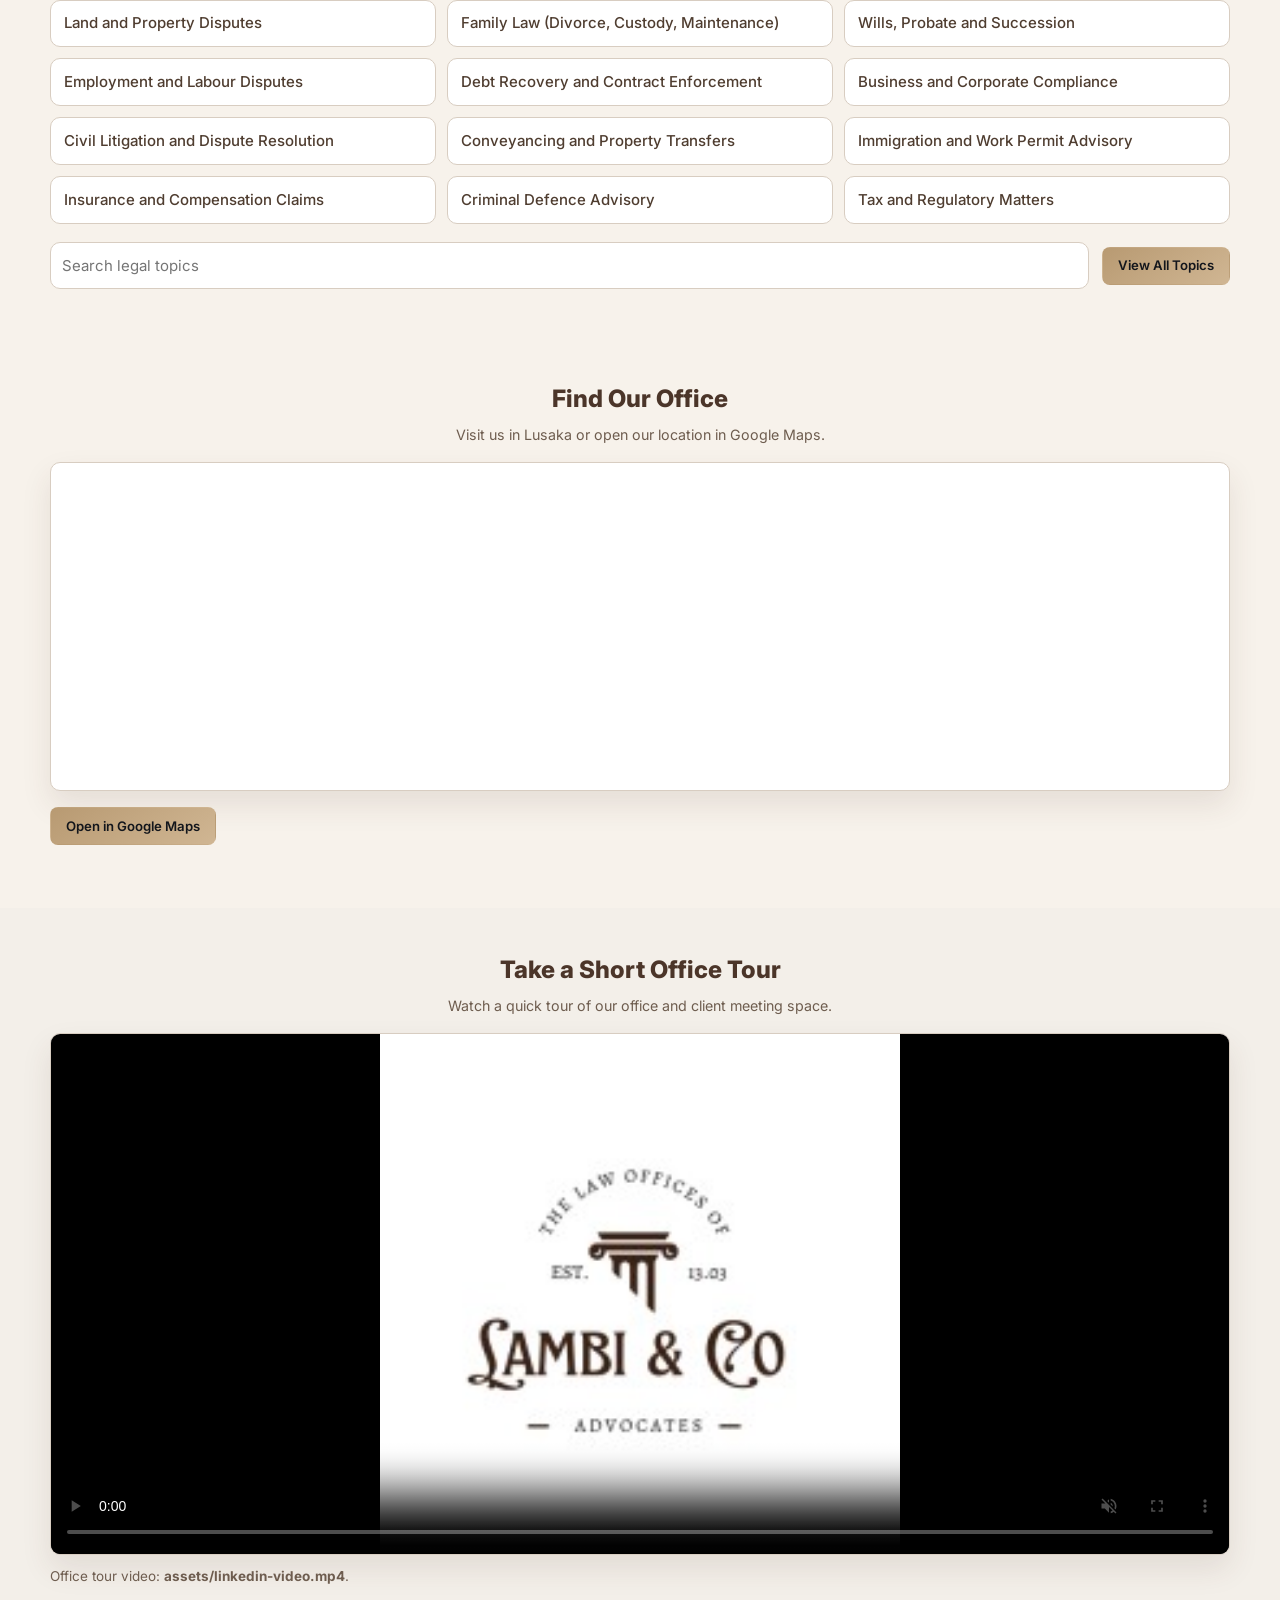
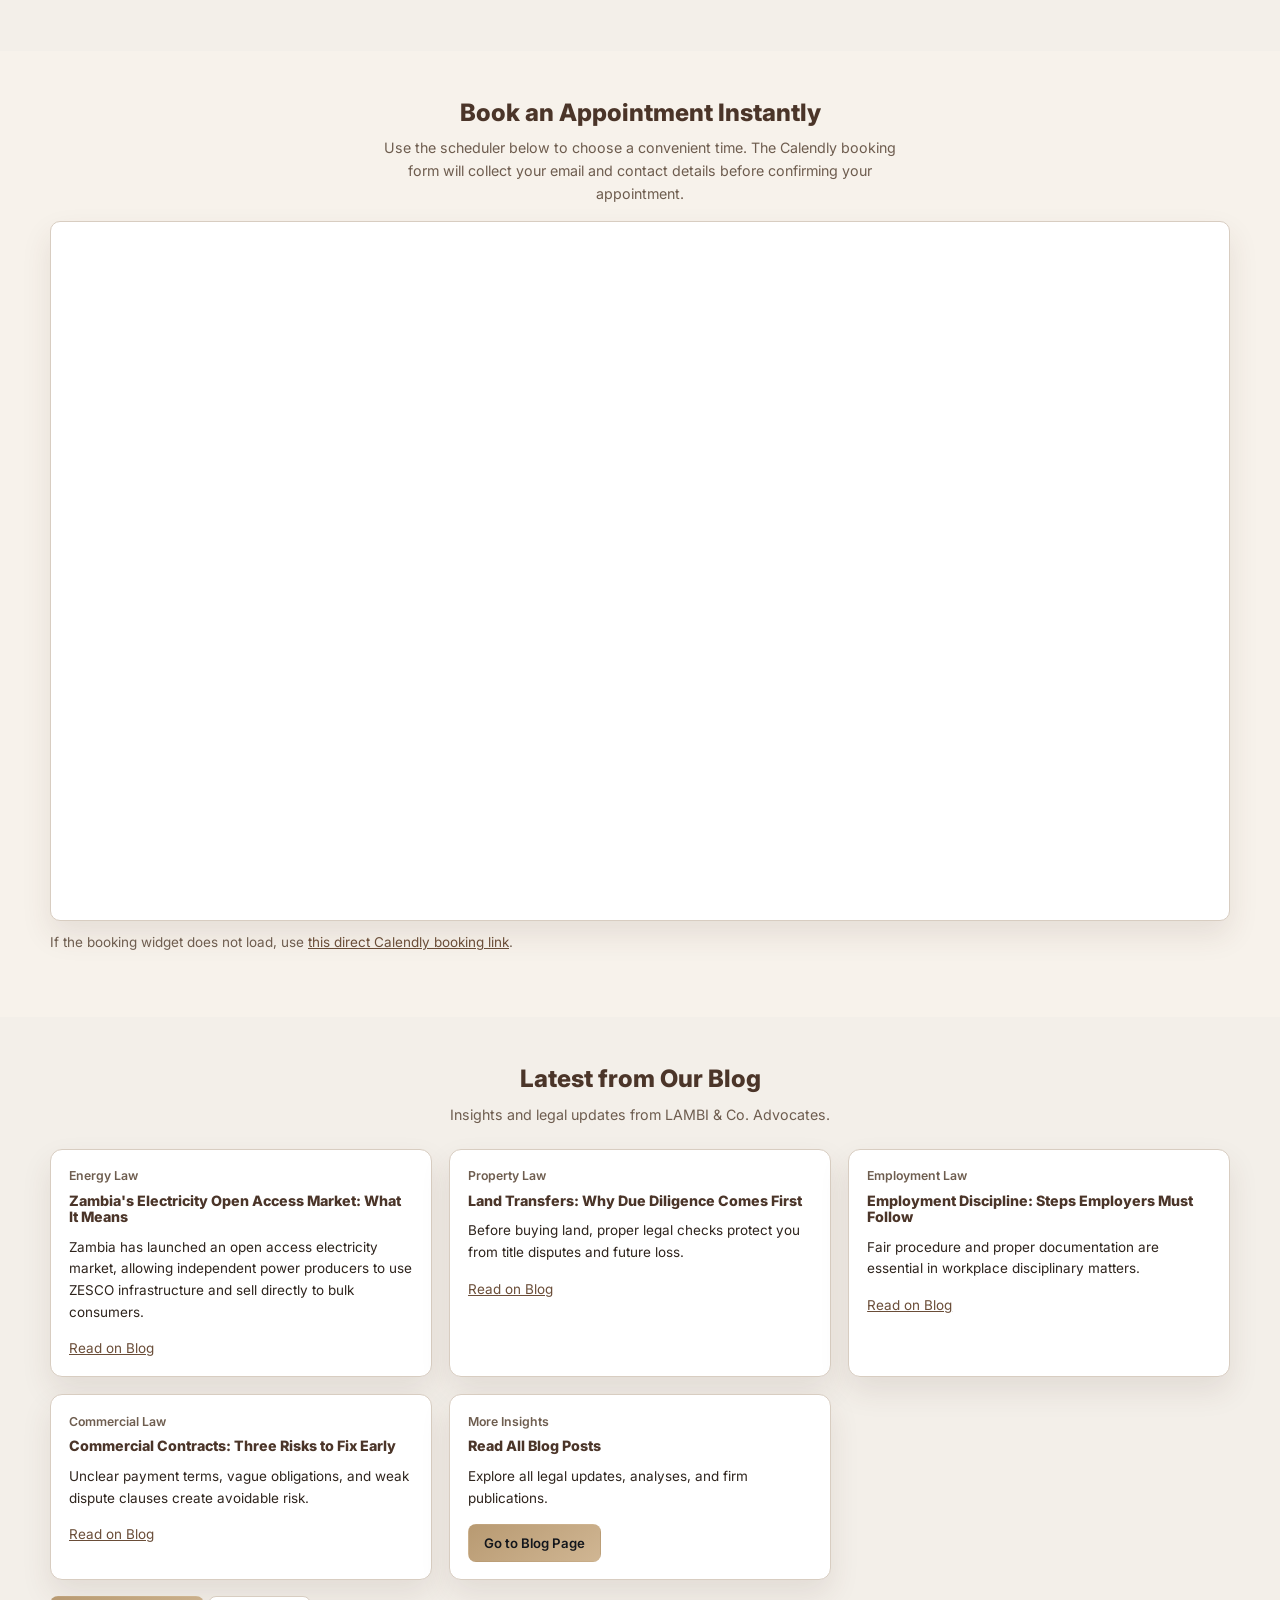
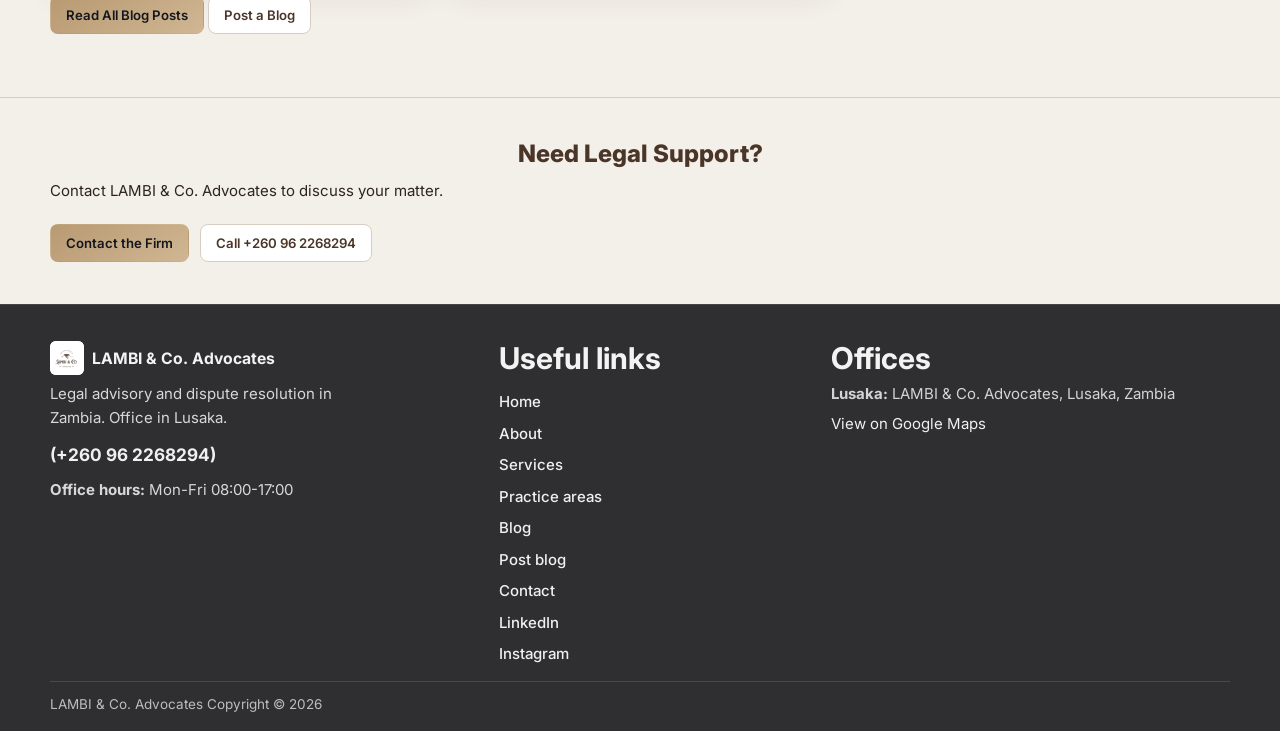
==== commit d926d721: "Add LinkedIn and Instagram footer links and restore full control visibility in lock mode. Made-with:" ====
--- a/index.html
+++ b/index.html
@@ -221,6 +221,8 @@
         <a href="./blog.html">Blog</a>
         <a href="./post-blog.html">Post blog</a>
         <a href="./contact.html">Contact</a>
+        <a href="https://www.linkedin.com/company/lambi-co/" target="_blank" rel="noopener noreferrer">LinkedIn</a>
+        <a href="https://www.instagram.com/lambi.co.advocates/" target="_blank" rel="noopener noreferrer">Instagram</a>
       </nav>
       <div class="footer-offices">
         <h3 class="footer-title">Offices</h3>
--- a/styles.css
+++ b/styles.css
@@ -274,7 +274,7 @@
 
 .hero {
   background-image:
-    linear-gradient(112deg, rgba(72, 54, 42, 0.45), rgba(72, 54, 42, 0.22)),
+    linear-gradient(112deg, rgba(0, 0, 0, 0.62), rgba(0, 0, 0, 0.45)),
     url("./assets/Background.jpg");
   background-size: cover;
   background-position: center;
@@ -308,7 +308,7 @@
 }
 
 .hero .hero-support {
-  color: rgba(255, 255, 255, 0.9);
+  color: #ffffff;
 }
 
 .hero-grid {
@@ -357,7 +357,7 @@
 .feature-list {
   margin: 0.5rem 0 0;
   padding-left: 1.1rem;
-  color: rgba(255, 255, 255, 0.88);
+  color: #ffffff;
   font-size: 0.9rem;
 }
 
@@ -648,10 +648,11 @@
 }
 
 .is-disabled-control {
-  opacity: 0.55;
+  opacity: 1;
   cursor: not-allowed !important;
   pointer-events: none !important;
   text-decoration: none !important;
+  filter: none !important;
 }
 
 .primary-nav.nav-open {
